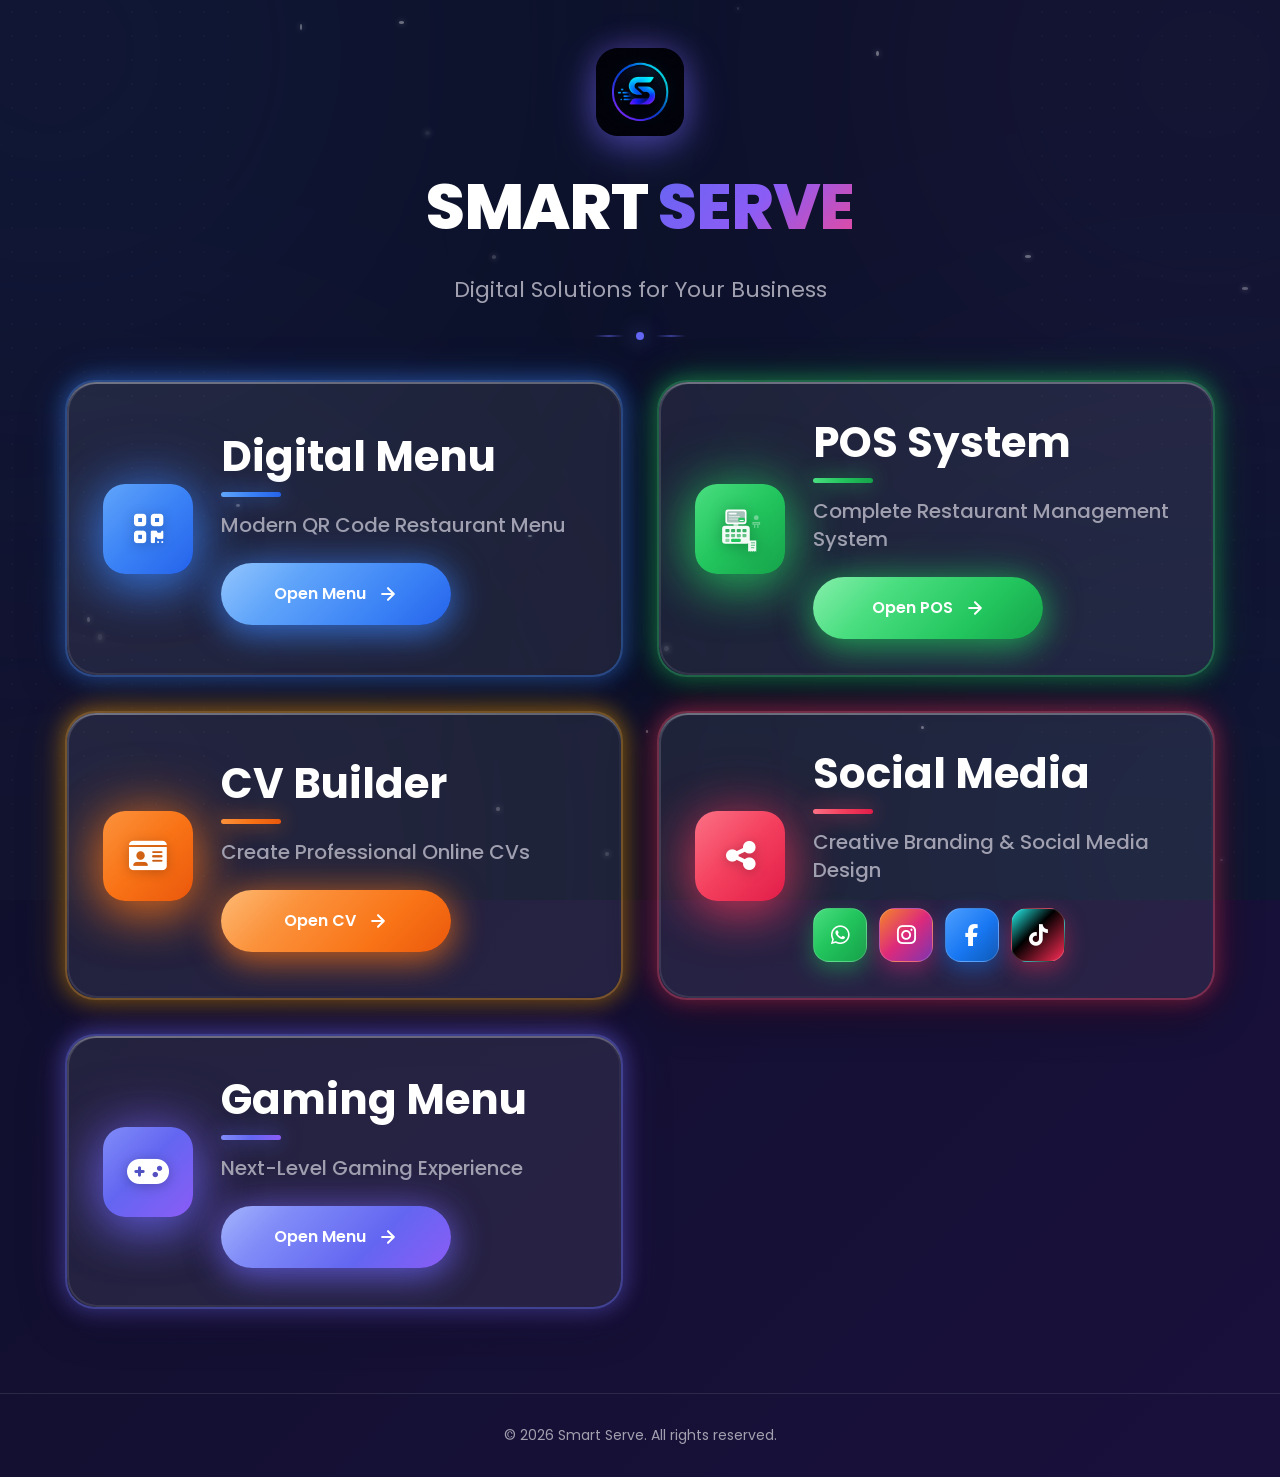
==== index.html @ 40145553 "Add Gaming Menu card linking to next-level-menu.vercel.app" ====
<!DOCTYPE html>
<html lang="en">
<head>
    <meta charset="utf-8">
    <meta name="viewport" content="width=device-width, initial-scale=1.0">
    <title>Smart Serve - Digital Solutions for Your Business</title>
    <meta name="description" content="Smart Serve provides premium digital solutions including QR restaurant menus, POS systems, CV builders, and creative design services.">
    <meta property="og:title" content="Smart Serve - Digital Solutions">
    <meta property="og:description" content="Premium digital solutions for your business. QR menus, POS systems, CV builders, and creative design services.">
    <meta property="og:type" content="website">
    <meta name="theme-color" content="#0B1026">
    <link rel="icon" type="image/png" href="images/icon-192.png">
    <link rel="apple-touch-icon" href="images/icon-192.png">
    <link rel="manifest" href="manifest.json">
    <link rel="preconnect" href="https://fonts.googleapis.com">
    <link rel="preconnect" href="https://fonts.gstatic.com" crossorigin>
    <link href="https://fonts.googleapis.com/css2?family=Poppins:wght@400;500;600;700;800;900&display=swap" rel="stylesheet">
    <link rel="stylesheet" href="https://cdnjs.cloudflare.com/ajax/libs/font-awesome/6.4.0/css/all.min.css">
    <link rel="stylesheet" href="style.css">
</head>
<body>
    <div class="background">
        <div class="glow glow-tl"></div>
        <div class="glow glow-tr"></div>
        <div class="glow glow-bl"></div>
        <div class="glow glow-br"></div>
        <div class="dots dots-left"></div>
        <div class="dots dots-right"></div>
        <div class="particles"></div>
    </div>

    <header>
        <div class="logo-container">
            <img class="logo" src="images/logo.png" alt="Smart Serve logo" width="88" height="88">
        </div>
        <h1 class="title">SMART <span class="gradient-text">SERVE</span></h1>
        <p class="subtitle">Digital Solutions for Your Business</p>
        <div class="divider">
            <div class="divider-line"></div>
            <div class="divider-dot"></div>
            <div class="divider-line"></div>
        </div>
    </header>

    <main>
        <div class="cards-container">
            <div class="card" data-card="1">
                <div class="card-icon blue-icon" aria-hidden="true">
                    <i class="fas fa-qrcode"></i>
                </div>
                <div class="card-content">
                    <h2 class="card-title">Digital Menu</h2>
                    <div class="card-accent blue-accent"></div>
                    <p class="card-description">Modern QR Code Restaurant Menu</p>
                    <a href="landing.html" class="card-button button-blue">
                        <span>Open Menu</span>
                        <svg class="arrow" viewBox="0 0 24 24" fill="none" stroke="currentColor" stroke-width="2.5" stroke-linecap="round" stroke-linejoin="round">
                            <path d="M5 12h14M12 5l7 7-7 7"/>
                        </svg>
                    </a>
                </div>
            </div>

            <div class="card" data-card="2">
                <div class="card-icon green-icon" aria-hidden="true">
                    <img class="card-icon-svg" src="assets/icon-pos.svg" alt="" width="52" height="52">
                </div>
                <div class="card-content">
                    <h2 class="card-title">POS System</h2>
                    <div class="card-accent green-accent"></div>
                    <p class="card-description">Complete Restaurant Management System</p>
                    <a href="pos.html" class="card-button button-green">
                        <span>Open POS</span>
                        <svg class="arrow" viewBox="0 0 24 24" fill="none" stroke="currentColor" stroke-width="2.5" stroke-linecap="round" stroke-linejoin="round">
                            <path d="M5 12h14M12 5l7 7-7 7"/>
                        </svg>
                    </a>
                </div>
            </div>

            <div class="card" data-card="3">
                <div class="card-icon orange-icon" aria-hidden="true">
                    <i class="fas fa-id-card"></i>
                </div>
                <div class="card-content">
                    <h2 class="card-title">CV Builder</h2>
                    <div class="card-accent orange-accent"></div>
                    <p class="card-description">Create Professional Online CVs</p>
                    <a href="cv.html" class="card-button button-orange">
                        <span>Open CV</span>
                        <svg class="arrow" viewBox="0 0 24 24" fill="none" stroke="currentColor" stroke-width="2.5" stroke-linecap="round" stroke-linejoin="round">
                            <path d="M5 12h14M12 5l7 7-7 7"/>
                        </svg>
                    </a>
                </div>
            </div>

            <div class="card" data-card="4">
                <div class="card-icon rose-icon" aria-hidden="true">
                    <i class="fas fa-share-nodes"></i>
                </div>
                <div class="card-content">
                    <h2 class="card-title">Social Media</h2>
                    <div class="card-accent rose-accent"></div>
                    <p class="card-description">Creative Branding & Social Media Design</p>
                    <div class="social-btns" role="group" aria-label="Social media links">
                        <a class="social-btn social-wa" href="https://wa.me/9647506454656" target="_blank" rel="noopener noreferrer" aria-label="WhatsApp" onclick="return openSocial(this.href)">
                            <i class="fab fa-whatsapp"></i>
                        </a>
                        <a class="social-btn social-ig" href="https://www.instagram.com/smartserve_tech/" target="_blank" rel="noopener noreferrer" aria-label="Instagram" onclick="return openSocial(this.href)">
                            <i class="fab fa-instagram"></i>
                        </a>
                        <a class="social-btn social-fb" href="https://www.facebook.com/share/1DPoy216cE/" target="_blank" rel="noopener noreferrer" aria-label="Facebook" onclick="return openSocial(this.href)">
                            <i class="fab fa-facebook-f"></i>
                        </a>
                        <a class="social-btn social-tt" href="https://www.tiktok.com/@smartserve1" target="_blank" rel="noopener noreferrer" aria-label="TikTok" onclick="return openSocial(this.href)">
                            <i class="fab fa-tiktok"></i>
                        </a>
                    </div>
                </div>
            </div>

            <div class="card" data-card="5">
                <div class="card-icon indigo-icon" aria-hidden="true">
                    <i class="fas fa-gamepad"></i>
                </div>
                <div class="card-content">
                    <h2 class="card-title">Gaming Menu</h2>
                    <div class="card-accent indigo-accent"></div>
                    <p class="card-description">Next-Level Gaming Experience</p>
                    <a href="https://next-level-menu.vercel.app/" target="_blank" rel="noopener noreferrer" class="card-button button-indigo">
                        <span>Open Menu</span>
                        <svg class="arrow" viewBox="0 0 24 24" fill="none" stroke="currentColor" stroke-width="2.5" stroke-linecap="round" stroke-linejoin="round">
                            <path d="M5 12h14M12 5l7 7-7 7"/>
                        </svg>
                    </a>
                </div>
            </div>
        </div>
    </main>

    <footer>
        <p>&copy; 2026 Smart Serve. All rights reserved.</p>
    </footer>

    <div class="modal-overlay" id="modalOverlay">
        <div class="modal-container">
            <button type="button" class="modal-close" id="modalClose" aria-label="Close">
                <svg viewBox="0 0 24 24" fill="none" stroke="currentColor" stroke-width="2">
                    <path d="M18 6L6 18M6 6l12 12"/>
                </svg>
            </button>
            <div class="modal-header">
                <h2 id="modalTitle">Preview</h2>
            </div>
            <div class="modal-content">
                <iframe id="modalIframe" title="Preview" src="" allowfullscreen></iframe>
            </div>
        </div>
    </div>

    <script src="script.js"></script>
</body>
</html>
---- style.css ----
/* CSS Reset and Variables */
*, *::before, *::after {
    margin: 0;
    padding: 0;
    box-sizing: border-box;
}

:root {
    --bg-navy: #0B1026;
    --bg-purple: #1a103c;
    --card-bg: rgba(255, 255, 255, 0.07);
    --card-border: rgba(255, 255, 255, 0.15);
    --text-white: #ffffff;
    --text-gray: #a0a0b0;
    --blue-glow: rgba(99, 102, 241, 0.4);
    --purple-glow: rgba(139, 92, 246, 0.4);
    --pink-glow: rgba(236, 72, 153, 0.3);
    --blue-gradient: linear-gradient(135deg, #3b82f6 0%, #1d4ed8 100%);
    --green-gradient: linear-gradient(135deg, #22c55e 0%, #15803d 100%);
    --orange-gradient: linear-gradient(135deg, #f97316 0%, #c2410c 100%);
    --pink-gradient: linear-gradient(135deg, #ec4899 0%, #be185d 100%);
}

/* Base Styles */
html {
    scroll-behavior: smooth;
}

body {
    font-family: 'Poppins', -apple-system, BlinkMacSystemFont, 'Segoe UI', Roboto, sans-serif;
    background: linear-gradient(135deg, var(--bg-navy) 0%, var(--bg-purple) 100%);
    color: var(--text-white);
    line-height: 1.6;
    min-height: 100vh;
    overflow-x: hidden;
}

/* Background */
.background {
    position: fixed;
    top: 0;
    left: 0;
    width: 100%;
    height: 100%;
    z-index: -1;
    overflow: hidden;
    background: #0B1026;
}

/* Grid Pattern */
.grid-pattern {
    position: absolute;
    inset: 0;
    background-image: 
        linear-gradient(rgba(255, 255, 255, 0.03) 1px, transparent 1px),
        linear-gradient(90deg, rgba(255, 255, 255, 0.03) 1px, transparent 1px);
    background-size: 50px 50px;
    opacity: 0.5;
    pointer-events: none;
}

/* Mesh Gradient */
.mesh-gradient {
    position: absolute;
    inset: 0;
    background: 
        radial-gradient(ellipse at 20% 30%, rgba(99, 102, 241, 0.15) 0%, transparent 50%),
        radial-gradient(ellipse at 80% 20%, rgba(139, 92, 246, 0.15) 0%, transparent 50%),
        radial-gradient(ellipse at 30% 70%, rgba(139, 92, 246, 0.1) 0%, transparent 50%),
        radial-gradient(ellipse at 70% 80%, rgba(99, 102, 241, 0.12) 0%, transparent 50%);
    animation: meshMove 25s ease-in-out infinite;
    pointer-events: none;
}

@keyframes meshMove {
    0%, 100% {
        transform: translate(0, 0) scale(1);
    }
    25% {
        transform: translate(30px, -20px) scale(1.02);
    }
    50% {
        transform: translate(-20px, 30px) scale(1.01);
    }
    75% {
        transform: translate(-30px, -10px) scale(1.03);
    }
}

.glow {
    position: absolute;
    border-radius: 50%;
    filter: blur(250px);
    opacity: 0.5;
    animation: floatGlow 20s ease-in-out infinite;
    pointer-events: none;
}

.glow-tl {
    width: 700px;
    height: 700px;
    background: radial-gradient(circle, rgba(59, 130, 246, 0.6) 0%, rgba(99, 102, 241, 0.3) 50%, transparent 70%);
    top: -300px;
    left: -300px;
    animation-delay: 0s;
}

.glow-tr {
    width: 650px;
    height: 650px;
    background: radial-gradient(circle, rgba(139, 92, 246, 0.6) 0%, rgba(168, 85, 247, 0.3) 50%, transparent 70%);
    top: -250px;
    right: -250px;
    animation-delay: 5s;
}

.glow-bl {
    width: 600px;
    height: 600px;
    background: radial-gradient(circle, rgba(139, 92, 246, 0.5) 0%, rgba(168, 85, 247, 0.25) 50%, transparent 70%);
    bottom: -250px;
    left: -250px;
    animation-delay: 10s;
}

.glow-br {
    width: 680px;
    height: 680px;
    background: radial-gradient(circle, rgba(59, 130, 246, 0.55) 0%, rgba(99, 102, 241, 0.28) 50%, transparent 70%);
    bottom: -280px;
    right: -280px;
    animation-delay: 15s;
}

@keyframes floatGlow {
    0%, 100% {
        transform: translate(0, 0) scale(1);
        opacity: 0.5;
    }
    25% {
        transform: translate(40px, -30px) scale(1.05);
        opacity: 0.6;
    }
    50% {
        transform: translate(60px, -50px) scale(1.1);
        opacity: 0.55;
    }
    75% {
        transform: translate(30px, -20px) scale(1.05);
        opacity: 0.6;
    }
}

.dots {
    position: absolute;
    width: 250px;
    height: 100%;
    background-image: radial-gradient(rgba(255, 255, 255, 0.04) 1.5px, transparent 1.5px);
    background-size: 24px 24px;
    opacity: 0.5;
    pointer-events: none;
}

.dots-left {
    left: 0;
    top: 0;
}

.dots-right {
    right: 0;
    top: 0;
}

.particles {
    position: absolute;
    width: 100%;
    height: 100%;
    pointer-events: none;
}

.particle {
    position: absolute;
    width: 3px;
    height: 3px;
    background: rgba(255, 255, 255, 0.4);
    border-radius: 50%;
    animation: floatParticle 15s ease-in-out infinite;
    box-shadow: 0 0 6px rgba(255, 255, 255, 0.3);
}

/* Header */
header {
    text-align: center;
    padding: 48px 20px 40px;
    animation: fadeInDown 1s ease-out;
    display: flex;
    flex-direction: column;
    align-items: center;
}

.logo-container {
    margin: 0 auto 20px;
    display: flex;
    justify-content: center;
    align-items: center;
    width: 100%;
    animation: fadeIn 1.5s ease-out;
}

.logo {
    width: 88px;
    height: 88px;
    border-radius: 22px;
    object-fit: cover;
    display: block;
    margin: 0 auto;
    animation: logoFloat 3s ease-in-out infinite;
    box-shadow: 0 12px 40px rgba(99, 102, 241, 0.45), 0 0 32px rgba(139, 92, 246, 0.35);
}

@keyframes logoFloat {
    0%, 100% {
        transform: translateY(0);
    }
    50% {
        transform: translateY(-8px);
    }
}

.title {
    font-size: 64px;
    font-weight: 800;
    margin-bottom: 14px;
    letter-spacing: -0.02em;
    animation: fadeInUp 1s ease-out 0.3s both;
}

.gradient-text {
    background: linear-gradient(135deg, #6366f1 0%, #8b5cf6 50%, #ec4899 100%);
    -webkit-background-clip: text;
    -webkit-text-fill-color: transparent;
    background-clip: text;
}

.subtitle {
    font-size: 22px;
    font-weight: 400;
    color: var(--text-gray);
    margin-bottom: 24px;
    animation: fadeInUp 1s ease-out 0.5s both;
}

.divider {
    display: flex;
    align-items: center;
    justify-content: center;
    gap: 12px;
    margin: 0 auto;
    animation: fadeIn 1s ease-out 0.7s both;
}

.divider-line {
    width: 30px;
    height: 2px;
    background: linear-gradient(90deg, transparent, rgba(99, 102, 241, 0.5), transparent);
}

.divider-dot {
    width: 8px;
    height: 8px;
    border-radius: 50%;
    background: #6366f1;
    box-shadow: 0 0 20px rgba(99, 102, 241, 0.8);
    animation: dotPulse 2s ease-in-out infinite;
}

@keyframes dotPulse {
    0%, 100% {
        box-shadow: 0 0 20px rgba(99, 102, 241, 0.8);
        transform: scale(1);
    }
    50% {
        box-shadow: 0 0 30px rgba(99, 102, 241, 1);
        transform: scale(1.2);
    }
}

/* Main Content */
main {
    display: flex;
    flex-direction: column;
    align-items: center;
    justify-content: center;
    padding: 0 20px 24px;
    width: 100%;
    box-sizing: border-box;
}

.cards-container {
    width: 100%;
    max-width: 1150px;
    display: grid;
    grid-template-columns: repeat(2, minmax(0, 1fr));
    gap: 34px;
    animation: fadeInUp 1s ease-out 0.7s both;
}

/* Card Styles */
.card {
    width: 100%;
    max-width: 100%;
    min-height: 275px;
    height: auto;
    background: rgba(255, 255, 255, 0.08);
    backdrop-filter: blur(28px);
    -webkit-backdrop-filter: blur(28px);
    border-radius: 30px;
    padding: 36px;
    box-shadow: 0 12px 48px rgba(0, 0, 0, 0.3), 
                0 0 60px rgba(99, 102, 241, 0.15),
                inset 0 2px 0 rgba(255, 255, 255, 0.25),
                inset 0 -2px 0 rgba(0, 0, 0, 0.05);
    transition: all 0.4s cubic-bezier(0.4, 0, 0.2, 1);
    position: relative;
    overflow: hidden;
    display: flex;
    align-items: center;
    gap: 28px;
    animation: cardFloat 6s ease-in-out infinite;
    box-sizing: border-box;
}

.card::after {
    content: '';
    position: absolute;
    inset: 0;
    border-radius: 30px;
    padding: 2px;
    background: linear-gradient(135deg, rgba(255, 255, 255, 0.15), transparent);
    -webkit-mask: linear-gradient(#fff 0 0) content-box, linear-gradient(#fff 0 0);
    mask: linear-gradient(#fff 0 0) content-box, linear-gradient(#fff 0 0);
    -webkit-mask-composite: xor;
    mask-composite: exclude;
    pointer-events: none;
}

.card[data-card="1"] {
    box-shadow: 0 12px 48px rgba(0, 0, 0, 0.3), 
                0 0 20px rgba(59, 130, 246, 0.5),
                0 0 40px rgba(59, 130, 246, 0.3),
                inset 0 2px 0 rgba(255, 255, 255, 0.25),
                inset 0 -2px 0 rgba(0, 0, 0, 0.05);
    border: 2px solid rgba(59, 130, 246, 0.4);
}

.card[data-card="1"]::before {
    background: linear-gradient(135deg, rgba(59, 130, 246, 0.12), rgba(59, 130, 246, 0.04));
}

.card[data-card="2"] {
    box-shadow: 0 12px 48px rgba(0, 0, 0, 0.3), 
                0 0 20px rgba(34, 197, 94, 0.5),
                0 0 40px rgba(34, 197, 94, 0.3),
                inset 0 2px 0 rgba(255, 255, 255, 0.25),
                inset 0 -2px 0 rgba(0, 0, 0, 0.05);
    border: 2px solid rgba(34, 197, 94, 0.4);
}

.card[data-card="2"]::before {
    background: linear-gradient(135deg, rgba(34, 197, 94, 0.12), rgba(34, 197, 94, 0.04));
}

.card[data-card="3"] {
    box-shadow: 0 12px 48px rgba(0, 0, 0, 0.3), 
                0 0 20px rgba(245, 158, 11, 0.5),
                0 0 40px rgba(245, 158, 11, 0.3),
                inset 0 2px 0 rgba(255, 255, 255, 0.25),
                inset 0 -2px 0 rgba(0, 0, 0, 0.05);
    border: 2px solid rgba(245, 158, 11, 0.4);
}

.card[data-card="3"]::before {
    background: linear-gradient(135deg, rgba(245, 158, 11, 0.12), rgba(245, 158, 11, 0.04));
}

.card[data-card="4"] {
    box-shadow: 0 12px 48px rgba(0, 0, 0, 0.3), 
                0 0 20px rgba(244, 63, 94, 0.45),
                0 0 40px rgba(225, 29, 72, 0.28),
                inset 0 2px 0 rgba(255, 255, 255, 0.25),
                inset 0 -2px 0 rgba(0, 0, 0, 0.05);
    border: 2px solid rgba(244, 63, 94, 0.4);
}

.card[data-card="4"]::before {
    background: linear-gradient(135deg, rgba(244, 63, 94, 0.12), rgba(225, 29, 72, 0.04));
}

.card::before {
    content: '';
    position: absolute;
    top: 0;
    left: 0;
    right: 0;
    bottom: 0;
    background: linear-gradient(135deg, rgba(99, 102, 241, 0.08), rgba(139, 92, 246, 0.08));
    opacity: 0;
    transition: opacity 0.4s ease;
    pointer-events: none;
}

.card:hover::before {
    opacity: 1;
}

.card:hover {
    transform: translateY(-8px) scale(1.02);
    box-shadow: 0 16px 56px rgba(0, 0, 0, 0.4), 
                0 0 70px rgba(99, 102, 241, 0.2),
                inset 0 2px 0 rgba(255, 255, 255, 0.3),
                inset 0 -2px 0 rgba(0, 0, 0, 0.05);
}

.card[data-card="1"]:hover {
    box-shadow: 0 16px 56px rgba(0, 0, 0, 0.4), 
                0 0 26px rgba(59, 130, 246, 0.65),
                0 0 52px rgba(59, 130, 246, 0.4),
                inset 0 2px 0 rgba(255, 255, 255, 0.3),
                inset 0 -2px 0 rgba(0, 0, 0, 0.05);
    border-color: rgba(59, 130, 246, 0.6);
}

.card[data-card="2"]:hover {
    box-shadow: 0 16px 56px rgba(0, 0, 0, 0.4), 
                0 0 26px rgba(34, 197, 94, 0.65),
                0 0 52px rgba(34, 197, 94, 0.4),
                inset 0 2px 0 rgba(255, 255, 255, 0.3),
                inset 0 -2px 0 rgba(0, 0, 0, 0.05);
    border-color: rgba(34, 197, 94, 0.6);
}

.card[data-card="3"]:hover {
    box-shadow: 0 16px 56px rgba(0, 0, 0, 0.4), 
                0 0 26px rgba(245, 158, 11, 0.65),
                0 0 52px rgba(245, 158, 11, 0.4),
                inset 0 2px 0 rgba(255, 255, 255, 0.3),
                inset 0 -2px 0 rgba(0, 0, 0, 0.05);
    border-color: rgba(245, 158, 11, 0.6);
}

.card[data-card="4"]:hover {
    box-shadow: 0 16px 56px rgba(0, 0, 0, 0.4), 
                0 0 26px rgba(244, 63, 94, 0.6),
                0 0 52px rgba(225, 29, 72, 0.35),
                inset 0 2px 0 rgba(255, 255, 255, 0.3),
                inset 0 -2px 0 rgba(0, 0, 0, 0.05);
    border-color: rgba(244, 63, 94, 0.6);
}

.card[data-card="5"] {
    box-shadow: 0 12px 48px rgba(0, 0, 0, 0.3),
                0 0 20px rgba(99, 102, 241, 0.5),
                0 0 40px rgba(139, 92, 246, 0.3),
                inset 0 2px 0 rgba(255, 255, 255, 0.25),
                inset 0 -2px 0 rgba(0, 0, 0, 0.05);
    border: 2px solid rgba(99, 102, 241, 0.45);
}

.card[data-card="5"]::before {
    background: linear-gradient(135deg, rgba(99, 102, 241, 0.14), rgba(139, 92, 246, 0.05));
}

.card[data-card="5"]:hover {
    box-shadow: 0 16px 56px rgba(0, 0, 0, 0.4),
                0 0 26px rgba(99, 102, 241, 0.65),
                0 0 52px rgba(139, 92, 246, 0.4),
                inset 0 2px 0 rgba(255, 255, 255, 0.3),
                inset 0 -2px 0 rgba(0, 0, 0, 0.05);
    border-color: rgba(99, 102, 241, 0.65);
}

.card-featured {
    grid-column: 1 / -1;
    max-width: 520px;
    width: 100%;
    margin: 0 auto;
}

@keyframes cardFloat {
    0%, 100% {
        transform: translateY(0);
    }
    50% {
        transform: translateY(-5px);
    }
}

.card:nth-child(1) { animation-delay: 0s; }
.card:nth-child(2) { animation-delay: 0.5s; }
.card:nth-child(3) { animation-delay: 1s; }
.card:nth-child(4) { animation-delay: 1.5s; }
.card:nth-child(5) { animation-delay: 2s; }

.card-content {
    flex: 1;
    min-width: 0;
    display: flex;
    flex-direction: column;
    justify-content: center;
    position: relative;
    z-index: 2;
}

.card-icon {
    width: 90px;
    height: 90px;
    border-radius: 22px;
    display: flex;
    align-items: center;
    justify-content: center;
    flex-shrink: 0;
    animation: iconPulse 2s ease-in-out infinite;
    position: relative;
    z-index: 2;
}

.blue-icon {
    background: linear-gradient(135deg, #60a5fa 0%, #3b82f6 50%, #2563eb 100%);
    box-shadow: 0 12px 48px rgba(59, 130, 246, 0.7), 0 0 60px rgba(59, 130, 246, 0.5);
}

.green-icon {
    background: linear-gradient(135deg, #4ade80 0%, #22c55e 50%, #16a34a 100%);
    box-shadow: 0 12px 48px rgba(34, 197, 94, 0.7), 0 0 60px rgba(34, 197, 94, 0.5);
}

.orange-icon {
    background: linear-gradient(135deg, #fb923c 0%, #f97316 50%, #ea580c 100%);
    box-shadow: 0 12px 48px rgba(249, 115, 22, 0.7), 0 0 60px rgba(249, 115, 22, 0.5);
}

.pink-icon,
.rose-icon {
    background: linear-gradient(135deg, #fb7185 0%, #f43f5e 50%, #e11d48 100%);
    box-shadow: 0 12px 48px rgba(244, 63, 94, 0.65), 0 0 60px rgba(225, 29, 72, 0.4);
}

.indigo-icon {
    background: linear-gradient(135deg, #818cf8 0%, #6366f1 45%, #8b5cf6 100%);
    box-shadow: 0 12px 48px rgba(99, 102, 241, 0.7), 0 0 60px rgba(139, 92, 246, 0.5);
}

.card-icon i {
    color: white;
    font-size: 2.1rem;
    filter: drop-shadow(0 2px 6px rgba(0, 0, 0, 0.25));
}

.card-icon-svg {
    width: 52px;
    height: 52px;
    display: block;
    filter: drop-shadow(0 2px 8px rgba(0, 0, 0, 0.28));
}

.card-title {
    font-size: 42px;
    font-weight: 700;
    margin-bottom: 10px;
    color: var(--text-white);
    line-height: 1.2;
}

.card-accent {
    width: 60px;
    height: 5px;
    border-radius: 3px;
    margin-bottom: 14px;
}

.blue-accent {
    background: linear-gradient(90deg, #60a5fa, #3b82f6, #2563eb);
    box-shadow: 0 0 20px rgba(59, 130, 246, 0.8);
}

.green-accent {
    background: linear-gradient(90deg, #4ade80, #22c55e, #16a34a);
    box-shadow: 0 0 20px rgba(34, 197, 94, 0.8);
}

.orange-accent {
    background: linear-gradient(90deg, #fb923c, #f97316, #ea580c);
    box-shadow: 0 0 20px rgba(249, 115, 22, 0.8);
}

.pink-accent,
.rose-accent {
    background: linear-gradient(90deg, #fb7185, #f43f5e, #e11d48);
    box-shadow: 0 0 20px rgba(244, 63, 94, 0.75);
}

.indigo-accent {
    background: linear-gradient(90deg, #818cf8, #6366f1, #8b5cf6);
    box-shadow: 0 0 20px rgba(99, 102, 241, 0.8);
}

.card-description {
    font-size: 20px;
    font-weight: 500;
    color: var(--text-gray);
    margin-bottom: 24px;
    line-height: 1.4;
}

/* Button Styles */
.card-button {
    display: inline-flex;
    align-items: center;
    justify-content: center;
    gap: 12px;
    width: 230px;
    height: 62px;
    border-radius: 999px;
    color: white;
    font-weight: 600;
    font-size: 16px;
    text-decoration: none;
    transition: all 0.3s cubic-bezier(0.4, 0, 0.2, 1);
    position: relative;
    overflow: hidden;
    border: none;
    cursor: pointer;
}

.button-blue {
    background: linear-gradient(135deg, #93c5fd 0%, #60a5fa 30%, #3b82f6 70%, #2563eb 100%);
    box-shadow: 0 8px 32px rgba(59, 130, 246, 0.6), 0 0 40px rgba(59, 130, 246, 0.4);
    animation: buttonPulseBlue 4s ease-in-out infinite;
}

.button-green {
    background: linear-gradient(135deg, #86efac 0%, #4ade80 30%, #22c55e 70%, #16a34a 100%);
    box-shadow: 0 8px 32px rgba(34, 197, 94, 0.6), 0 0 40px rgba(34, 197, 94, 0.4);
    animation: buttonPulseGreen 4s ease-in-out infinite;
}

.button-orange {
    background: linear-gradient(135deg, #fdba74 0%, #fb923c 30%, #f97316 70%, #ea580c 100%);
    box-shadow: 0 8px 32px rgba(249, 115, 22, 0.6), 0 0 40px rgba(249, 115, 22, 0.4);
    animation: buttonPulseOrange 4s ease-in-out infinite;
}

.button-pink {
    background: linear-gradient(135deg, #fda4af 0%, #fb7185 30%, #f43f5e 70%, #e11d48 100%);
    box-shadow: 0 8px 32px rgba(244, 63, 94, 0.55), 0 0 40px rgba(225, 29, 72, 0.35);
    animation: buttonPulsePink 4s ease-in-out infinite;
}

/* Social icons inside Social Media card */
.social-btns {
    display: flex;
    align-items: center;
    gap: 12px;
    flex-wrap: wrap;
    position: relative;
    z-index: 5;
}

.social-btn {
    width: 54px;
    height: 54px;
    border-radius: 16px;
    display: inline-flex;
    align-items: center;
    justify-content: center;
    color: #fff;
    font-size: 1.35rem;
    text-decoration: none;
    transition: transform 0.25s ease, box-shadow 0.25s ease;
    border: 1px solid rgba(255, 255, 255, 0.18);
    position: relative;
    z-index: 6;
    cursor: pointer;
    -webkit-tap-highlight-color: transparent;
    touch-action: manipulation;
}

.social-btn:hover,
.social-btn:focus-visible {
    transform: translateY(-3px) scale(1.06);
    outline: none;
}

.social-btn:active {
    transform: scale(0.96);
}

.social-wa {
    background: linear-gradient(135deg, #4ade80, #22c55e 45%, #16a34a);
    box-shadow: 0 8px 22px rgba(34, 197, 94, 0.45);
}

.social-ig {
    background: linear-gradient(135deg, #f58529, #dd2a7b 50%, #8134af);
    box-shadow: 0 8px 22px rgba(221, 42, 123, 0.45);
}

.social-fb {
    background: linear-gradient(135deg, #4d9fff, #1877f2 55%, #0d5bb8);
    box-shadow: 0 8px 22px rgba(24, 119, 242, 0.45);
}

.social-tt {
    background: linear-gradient(135deg, #25f4ee, #000 42%, #fe2c55);
    box-shadow: 0 8px 22px rgba(254, 44, 85, 0.4);
}

.button-indigo {
    background: linear-gradient(135deg, #a5b4fc 0%, #818cf8 25%, #6366f1 65%, #8b5cf6 100%);
    box-shadow: 0 8px 32px rgba(99, 102, 241, 0.6), 0 0 40px rgba(139, 92, 246, 0.4);
    animation: buttonPulseIndigo 4s ease-in-out infinite;
}

@keyframes buttonPulseBlue {
    0%, 100% {
        box-shadow: 0 8px 32px rgba(59, 130, 246, 0.6), 0 0 40px rgba(59, 130, 246, 0.4);
    }
    50% {
        box-shadow: 0 8px 32px rgba(59, 130, 246, 0.7), 0 0 45px rgba(59, 130, 246, 0.45);
    }
}

@keyframes buttonPulseGreen {
    0%, 100% {
        box-shadow: 0 8px 32px rgba(34, 197, 94, 0.6), 0 0 40px rgba(34, 197, 94, 0.4);
    }
    50% {
        box-shadow: 0 8px 32px rgba(34, 197, 94, 0.7), 0 0 45px rgba(34, 197, 94, 0.45);
    }
}

@keyframes buttonPulseOrange {
    0%, 100% {
        box-shadow: 0 8px 32px rgba(249, 115, 22, 0.6), 0 0 40px rgba(249, 115, 22, 0.4);
    }
    50% {
        box-shadow: 0 8px 32px rgba(249, 115, 22, 0.7), 0 0 45px rgba(249, 115, 22, 0.45);
    }
}

@keyframes buttonPulsePink {
    0%, 100% {
        box-shadow: 0 8px 32px rgba(244, 63, 94, 0.55), 0 0 40px rgba(225, 29, 72, 0.35);
    }
    50% {
        box-shadow: 0 8px 32px rgba(244, 63, 94, 0.7), 0 0 48px rgba(225, 29, 72, 0.45);
    }
}

@keyframes buttonPulseIndigo {
    0%, 100% {
        box-shadow: 0 8px 32px rgba(99, 102, 241, 0.6), 0 0 40px rgba(139, 92, 246, 0.4);
    }
    50% {
        box-shadow: 0 8px 32px rgba(99, 102, 241, 0.75), 0 0 48px rgba(139, 92, 246, 0.5);
    }
}

.card-button::before {
    content: '';
    position: absolute;
    top: 50%;
    left: 50%;
    width: 0;
    height: 0;
    border-radius: 50%;
    background: rgba(255, 255, 255, 0.3);
    transform: translate(-50%, -50%);
    transition: width 0.6s, height 0.6s;
}

.card-button:hover::before {
    width: 300px;
    height: 300px;
}

.card-button:hover {
    transform: translateY(-4px) scale(1.03);
}

.button-blue:hover {
    box-shadow: 0 12px 40px rgba(59, 130, 246, 0.8), 0 0 50px rgba(59, 130, 246, 0.6);
}

.button-green:hover {
    box-shadow: 0 12px 40px rgba(34, 197, 94, 0.8), 0 0 50px rgba(34, 197, 94, 0.6);
}

.button-orange:hover {
    box-shadow: 0 12px 40px rgba(249, 115, 22, 0.8), 0 0 50px rgba(249, 115, 22, 0.6);
}

.button-pink:hover {
    box-shadow: 0 12px 40px rgba(244, 63, 94, 0.8), 0 0 50px rgba(225, 29, 72, 0.55);
}

.button-indigo:hover {
    box-shadow: 0 12px 40px rgba(99, 102, 241, 0.85), 0 0 50px rgba(139, 92, 246, 0.65);
}

.arrow {
    width: 20px;
    height: 20px;
    transition: transform 0.3s ease;
}

.card-button:hover .arrow {
    transform: translateX(4px);
}

.green-icon {
    background: linear-gradient(135deg, #4ade80 0%, #22c55e 50%, #16a34a 100%);
    box-shadow: 0 12px 48px rgba(34, 197, 94, 0.7), 0 0 60px rgba(34, 197, 94, 0.5);
}

.orange-icon {
    background: linear-gradient(135deg, #fb923c 0%, #f97316 50%, #ea580c 100%);
    box-shadow: 0 12px 48px rgba(249, 115, 22, 0.7), 0 0 60px rgba(249, 115, 22, 0.5);
}

@keyframes fadeInDown {
    from {
        opacity: 0;
        transform: translateY(-30px);
    }
    to {
        opacity: 1;
        transform: translateY(0);
    }
}

@keyframes fadeInUp {
    from {
        opacity: 0;
        transform: translateY(30px);
    }
    to {
        opacity: 1;
        transform: translateY(0);
    }
}

@keyframes iconPulse {
    0%, 100% {
        transform: scale(1);
    }
    50% {
        transform: scale(1.08);
    }
}

/* Responsive Design */
@media (max-width: 1200px) {
    .cards-container {
        width: 100%;
        max-width: 980px;
        gap: 24px;
    }
}

@media (max-width: 900px) {
    .cards-container {
        grid-template-columns: 1fr;
        max-width: 520px;
        gap: 20px;
    }

    .card {
        min-height: auto;
        padding: 28px 22px;
        gap: 20px;
        border-radius: 24px;
    }

    .card-title {
        font-size: 28px;
    }

    .card-description {
        font-size: 15px;
        margin-bottom: 16px;
    }

    .card-button {
        width: 100%;
        max-width: 280px;
    }

    .social-btns {
        justify-content: flex-start;
    }
}

@media (max-width: 768px) {
    header {
        padding: 28px 16px 20px;
    }

    .logo {
        width: 72px;
        height: 72px;
        border-radius: 18px;
    }

    .title {
        font-size: 40px;
        margin-bottom: 10px;
    }

    .subtitle {
        font-size: 15px;
        margin-bottom: 16px;
        padding: 0 8px;
    }

    main {
        padding: 0 14px 20px;
    }

    .cards-container {
        grid-template-columns: 1fr;
        gap: 16px;
        width: 100%;
        max-width: 100%;
    }

    .card {
        width: 100%;
        height: auto;
        min-height: 0;
        flex-direction: row;
        text-align: start;
        align-items: center;
        gap: 16px;
        padding: 20px 18px;
        border-radius: 22px;
    }

    .card-icon {
        width: 64px;
        height: 64px;
        border-radius: 16px;
        flex-shrink: 0;
    }

    .card-icon i {
        font-size: 1.45rem;
    }

    .card-icon-svg {
        width: 40px;
        height: 40px;
    }

    .card-content {
        align-items: flex-start;
        gap: 6px;
    }

    .card-title {
        font-size: 20px;
        margin-bottom: 4px;
    }

    .card-accent {
        width: 40px;
        height: 3px;
        margin-bottom: 6px;
    }

    .card-description {
        font-size: 13px;
        margin-bottom: 10px;
        line-height: 1.35;
    }

    .card-button {
        width: auto;
        min-width: 140px;
        height: 44px;
        font-size: 13px;
        gap: 8px;
        padding: 0 16px;
    }

    .arrow {
        width: 16px;
        height: 16px;
    }

    .social-btns {
        gap: 10px;
    }

    .social-btn {
        width: 44px;
        height: 44px;
        border-radius: 12px;
        font-size: 1.15rem;
    }

    footer {
        padding: 18px 16px 28px;
        font-size: 12px;
    }
}

@media (max-width: 480px) {
    header {
        padding: 22px 14px 16px;
    }

    .logo {
        width: 64px;
        height: 64px;
        border-radius: 16px;
    }

    .title {
        font-size: 32px;
    }

    .subtitle {
        font-size: 13px;
    }

    .card {
        flex-direction: column;
        text-align: center;
        padding: 22px 16px;
        gap: 12px;
    }

    .card-content {
        align-items: center;
        width: 100%;
    }

    .card-icon {
        width: 60px;
        height: 60px;
    }

    .card-icon i {
        font-size: 1.35rem;
    }

    .card-title {
        font-size: 22px;
    }

    .card-description {
        font-size: 13px;
        text-align: center;
    }

    .card-button {
        width: 100%;
        max-width: 100%;
        height: 48px;
        font-size: 14px;
    }

    .social-btns {
        justify-content: center;
        width: 100%;
    }

    .social-btn {
        width: 48px;
        height: 48px;
    }
}

/* Performance Optimizations */
.card-button,
.card,
.logo {
    will-change: transform;
}

/* Accessibility */
@media (prefers-reduced-motion: reduce) {
    *,
    *::before,
    *::after {
        animation-duration: 0.01ms !important;
        animation-iteration-count: 1 !important;
        transition-duration: 0.01ms !important;
    }
}

/* Modal Styles */
.modal-overlay {
    position: fixed;
    inset: 0;
    background: rgba(0, 0, 0, 0.8);
    backdrop-filter: blur(8px);
    -webkit-backdrop-filter: blur(8px);
    z-index: 1000;
    display: flex;
    align-items: center;
    justify-content: center;
    opacity: 0;
    visibility: hidden;
    transition: all 0.3s ease;
}

.modal-overlay.active {
    opacity: 1;
    visibility: visible;
}

.modal-container {
    width: 90%;
    max-width: 1200px;
    height: 85vh;
    background: rgba(255, 255, 255, 0.05);
    backdrop-filter: blur(30px);
    -webkit-backdrop-filter: blur(30px);
    border-radius: 20px;
    border: 1px solid rgba(255, 255, 255, 0.1);
    box-shadow: 0 25px 50px rgba(0, 0, 0, 0.5);
    display: flex;
    flex-direction: column;
    transform: scale(0.9) translateY(20px);
    transition: all 0.3s ease;
}

.modal-overlay.active .modal-container {
    transform: scale(1) translateY(0);
}

.modal-close {
    position: absolute;
    top: 20px;
    right: 20px;
    width: 44px;
    height: 44px;
    border-radius: 50%;
    background: rgba(255, 255, 255, 0.1);
    border: 1px solid rgba(255, 255, 255, 0.2);
    color: white;
    cursor: pointer;
    display: flex;
    align-items: center;
    justify-content: center;
    transition: all 0.3s ease;
    z-index: 10;
}

.modal-close:hover {
    background: rgba(255, 255, 255, 0.2);
    transform: rotate(90deg);
}

.modal-close svg {
    width: 24px;
    height: 24px;
}

.modal-header {
    padding: 20px 24px;
    border-bottom: 1px solid rgba(255, 255, 255, 0.1);
}

.modal-header h2 {
    margin: 0;
    font-size: 24px;
    font-weight: 700;
    color: white;
}

.modal-content {
    flex: 1;
    overflow: hidden;
    padding: 0;
}

.modal-content iframe {
    width: 100%;
    height: 100%;
    border: none;
}

@media (max-width: 768px) {
    .modal-container {
        width: 95%;
        height: 90vh;
        border-radius: 16px;
    }

    .modal-header h2 {
        font-size: 20px;
    }

    .modal-close {
        width: 40px;
        height: 40px;
        top: 16px;
        right: 16px;
    }
}

/* Social Links Styles */
.social-links {
    display: flex;
    flex-direction: column;
    align-items: center;
    gap: 14px;
    margin: 36px auto 8px;
    width: 100%;
}

.social-label {
    font-size: 14px;
    font-weight: 600;
    letter-spacing: 0.08em;
    text-transform: uppercase;
    color: var(--text-gray);
}

.social-row {
    display: flex;
    gap: 16px;
    justify-content: center;
    align-items: center;
}

.social-link {
    width: 52px;
    height: 52px;
    border-radius: 50%;
    display: flex;
    align-items: center;
    justify-content: center;
    color: white;
    font-size: 22px;
    text-decoration: none;
    transition: all 0.3s ease;
    background: rgba(255, 255, 255, 0.08);
    border: 1px solid rgba(255, 255, 255, 0.15);
    box-shadow: 0 4px 12px rgba(0, 0, 0, 0.2);
}

.social-link:hover {
    transform: translateY(-4px) scale(1.08);
}

.social-link[aria-label="WhatsApp"] {
    background: linear-gradient(135deg, #25D366, #128C7E);
    border-color: transparent;
}

.social-link[aria-label="Instagram"] {
    background: linear-gradient(135deg, #f58529, #dd2a7b, #8134af);
    border-color: transparent;
}

.social-link[aria-label="Facebook"] {
    background: linear-gradient(135deg, #1877f2, #0d5bb8);
    border-color: transparent;
}

.facebook-link {
    background: linear-gradient(135deg, #1877f2 0%, #0d5bb8 100%);
    box-shadow: 0 4px 12px rgba(24, 119, 242, 0.4);
}

.facebook-link:hover {
    transform: translateY(-4px) scale(1.1);
    box-shadow: 0 8px 20px rgba(24, 119, 242, 0.6);
}

.tiktok-link {
    background: linear-gradient(135deg, #000000 0%, #25f4ee 50%, #fe2c55 100%);
    box-shadow: 0 4px 12px rgba(0, 0, 0, 0.4);
}

.tiktok-link:hover {
    transform: translateY(-4px) scale(1.1);
    box-shadow: 0 8px 20px rgba(0, 0, 0, 0.6);
}

.instagram-link {
    background: linear-gradient(135deg, #f09433 0%, #e6683c 25%, #dc2743 50%, #cc2366 75%, #bc1888 100%);
    box-shadow: 0 4px 12px rgba(225, 48, 108, 0.4);
}

.instagram-link:hover {
    transform: translateY(-4px) scale(1.1);
    box-shadow: 0 8px 20px rgba(225, 48, 108, 0.6);
}

@media (max-width: 768px) {
    .social-links {
        gap: 12px;
    }

    .social-link {
        width: 42px;
        height: 42px;
        font-size: 18px;
    }
}

/* Footer Styles */
footer {
    position: relative;
    z-index: 1;
    border-top: 1px solid rgba(255, 255, 255, 0.1);
    padding: 30px 0;
    text-align: center;
    color: rgba(255, 255, 255, 0.6);
    font-size: 14px;
    margin-top: 60px;
}
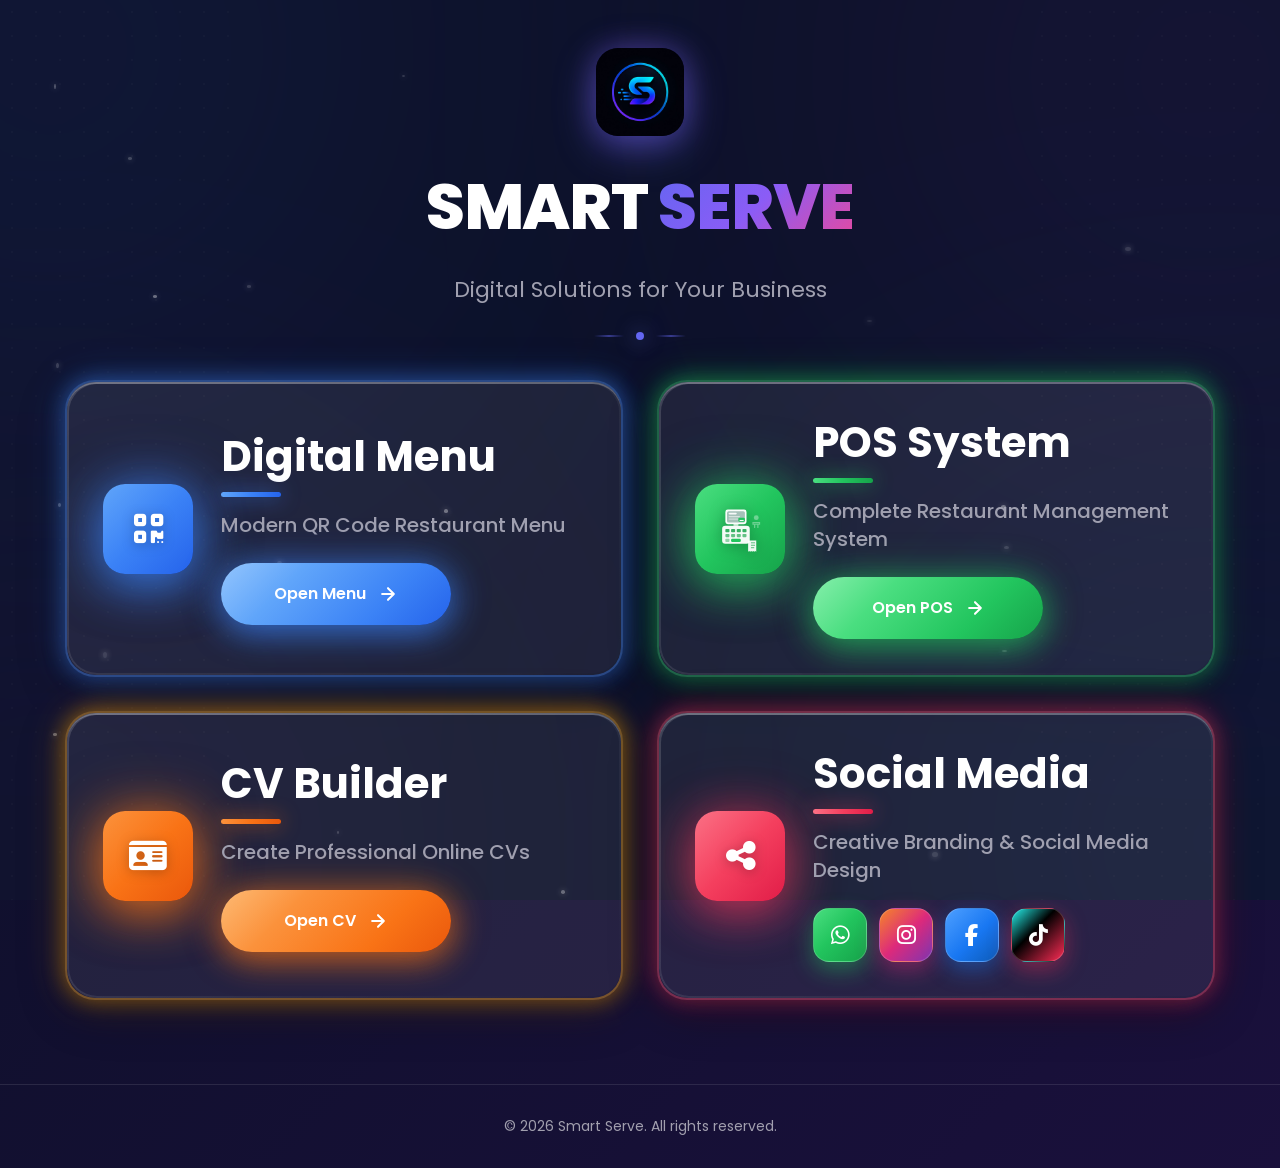
==== commit c3bae324: "Remove Gaming Menu card from hub page" ====
--- a/index.html
+++ b/index.html
@@ -119,23 +119,6 @@
                     </div>
                 </div>
             </div>
-
-            <div class="card" data-card="5">
-                <div class="card-icon indigo-icon" aria-hidden="true">
-                    <i class="fas fa-gamepad"></i>
-                </div>
-                <div class="card-content">
-                    <h2 class="card-title">Gaming Menu</h2>
-                    <div class="card-accent indigo-accent"></div>
-                    <p class="card-description">Next-Level Gaming Experience</p>
-                    <a href="https://next-level-menu.vercel.app/" target="_blank" rel="noopener noreferrer" class="card-button button-indigo">
-                        <span>Open Menu</span>
-                        <svg class="arrow" viewBox="0 0 24 24" fill="none" stroke="currentColor" stroke-width="2.5" stroke-linecap="round" stroke-linejoin="round">
-                            <path d="M5 12h14M12 5l7 7-7 7"/>
-                        </svg>
-                    </a>
-                </div>
-            </div>
         </div>
     </main>
 
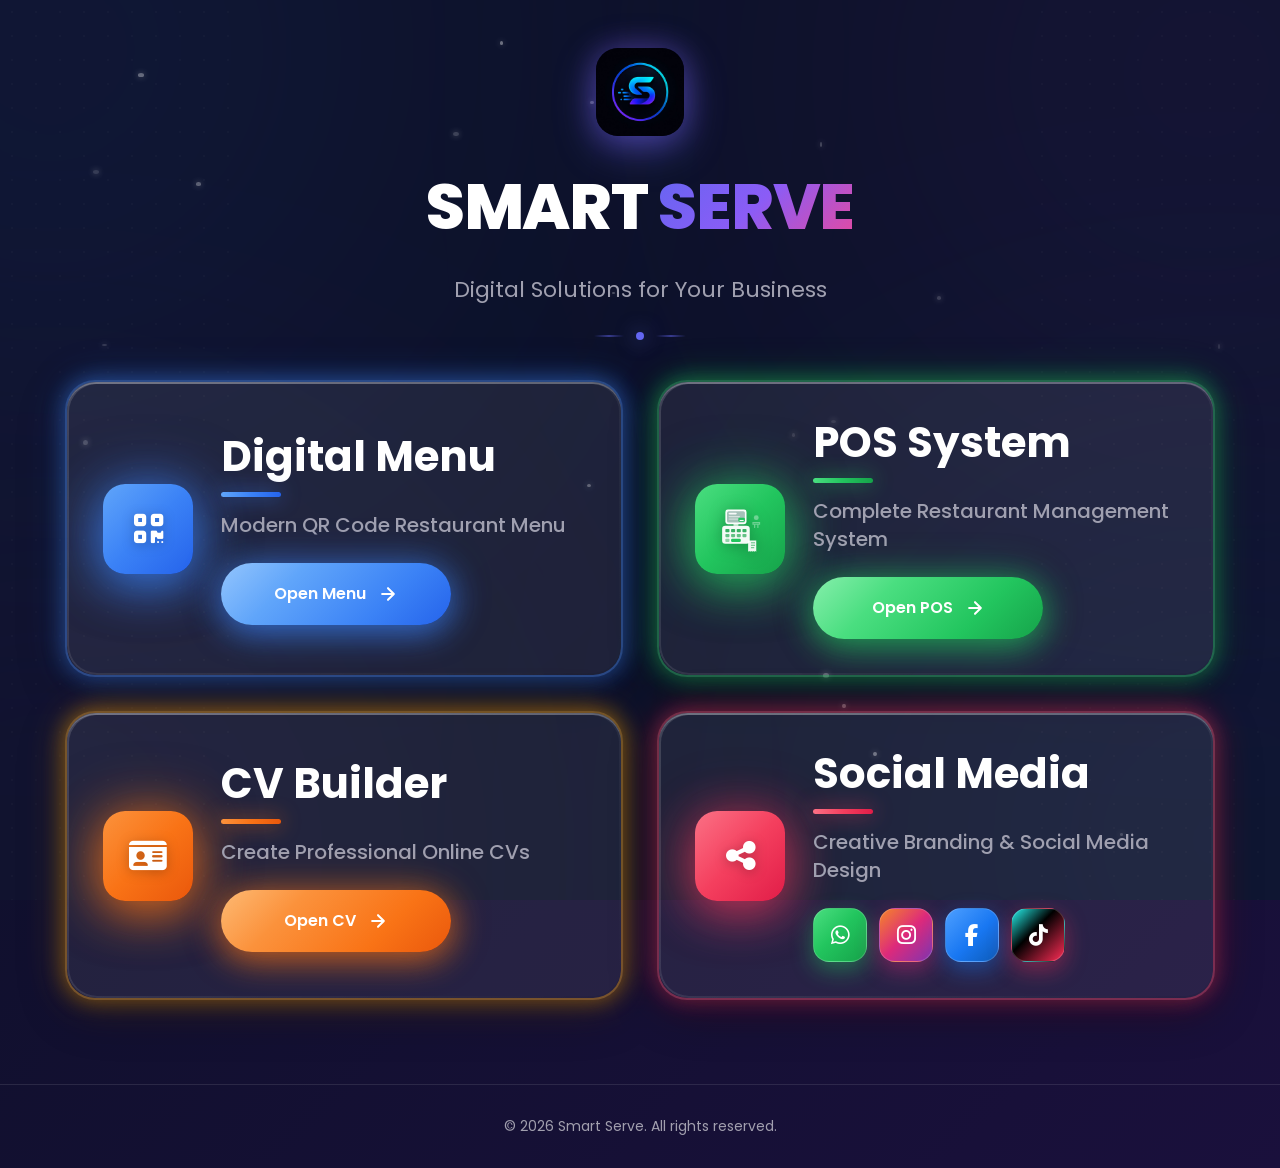
==== commit d52b85a0: "Update TikTok profile link to @sam_mzury" ====
--- a/index.html
+++ b/index.html
@@ -113,7 +113,7 @@
                         <a class="social-btn social-fb" href="https://www.facebook.com/share/1DPoy216cE/" target="_blank" rel="noopener noreferrer" aria-label="Facebook" onclick="return openSocial(this.href)">
                             <i class="fab fa-facebook-f"></i>
                         </a>
-                        <a class="social-btn social-tt" href="https://www.tiktok.com/@smartserve1" target="_blank" rel="noopener noreferrer" aria-label="TikTok" onclick="return openSocial(this.href)">
+                        <a class="social-btn social-tt" href="https://www.tiktok.com/@sam_mzury?_r=1&_t=ZS-98lmcVa4dmO" target="_blank" rel="noopener noreferrer" aria-label="TikTok" onclick="return openSocial(this.href)">
                             <i class="fab fa-tiktok"></i>
                         </a>
                     </div>
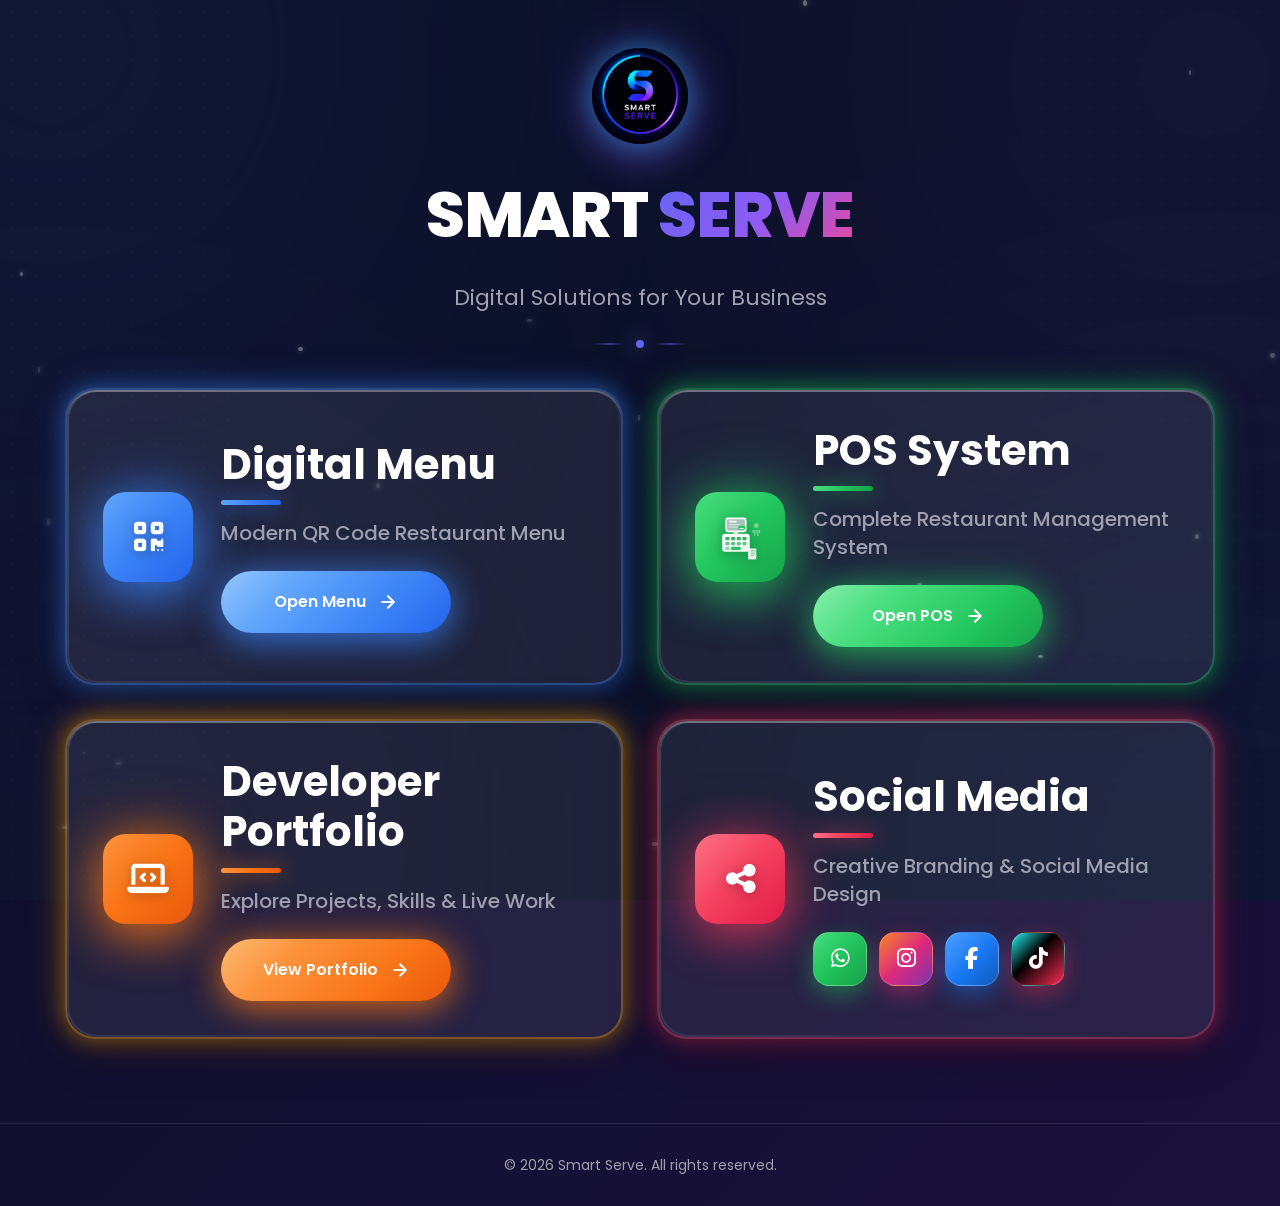
==== commit 822c1090: "Update brand logo and rename CV section to Developer Portfolio" ====
--- a/index.html
+++ b/index.html
@@ -4,9 +4,9 @@
     <meta charset="utf-8">
     <meta name="viewport" content="width=device-width, initial-scale=1.0">
     <title>Smart Serve - Digital Solutions for Your Business</title>
-    <meta name="description" content="Smart Serve provides premium digital solutions including QR restaurant menus, POS systems, CV builders, and creative design services.">
+    <meta name="description" content="Smart Serve provides premium digital solutions including QR restaurant menus, POS systems, developer portfolio, and creative design services.">
     <meta property="og:title" content="Smart Serve - Digital Solutions">
-    <meta property="og:description" content="Premium digital solutions for your business. QR menus, POS systems, CV builders, and creative design services.">
+    <meta property="og:description" content="Premium digital solutions for your business. QR menus, POS systems, developer portfolio, and creative design services.">
     <meta property="og:type" content="website">
     <meta name="theme-color" content="#0B1026">
     <link rel="icon" type="image/png" href="images/icon-192.png">
@@ -80,14 +80,14 @@
 
             <div class="card" data-card="3">
                 <div class="card-icon orange-icon" aria-hidden="true">
-                    <i class="fas fa-id-card"></i>
+                    <i class="fas fa-laptop-code"></i>
                 </div>
                 <div class="card-content">
-                    <h2 class="card-title">CV Builder</h2>
+                    <h2 class="card-title">Developer Portfolio</h2>
                     <div class="card-accent orange-accent"></div>
-                    <p class="card-description">Create Professional Online CVs</p>
+                    <p class="card-description">Explore Projects, Skills & Live Work</p>
                     <a href="cv.html" class="card-button button-orange">
-                        <span>Open CV</span>
+                        <span>View Portfolio</span>
                         <svg class="arrow" viewBox="0 0 24 24" fill="none" stroke="currentColor" stroke-width="2.5" stroke-linecap="round" stroke-linejoin="round">
                             <path d="M5 12h14M12 5l7 7-7 7"/>
                         </svg>
--- a/style.css
+++ b/style.css
@@ -208,14 +208,14 @@
 }
 
 .logo {
-    width: 88px;
-    height: 88px;
-    border-radius: 22px;
+    width: 96px;
+    height: 96px;
+    border-radius: 50%;
     object-fit: cover;
     display: block;
     margin: 0 auto;
     animation: logoFloat 3s ease-in-out infinite;
-    box-shadow: 0 12px 40px rgba(99, 102, 241, 0.45), 0 0 32px rgba(139, 92, 246, 0.35);
+    box-shadow: 0 0 25px rgba(6, 182, 212, 0.4), 0 0 50px rgba(99, 102, 241, 0.45), 0 12px 40px rgba(139, 92, 246, 0.35);
 }
 
 @keyframes logoFloat {
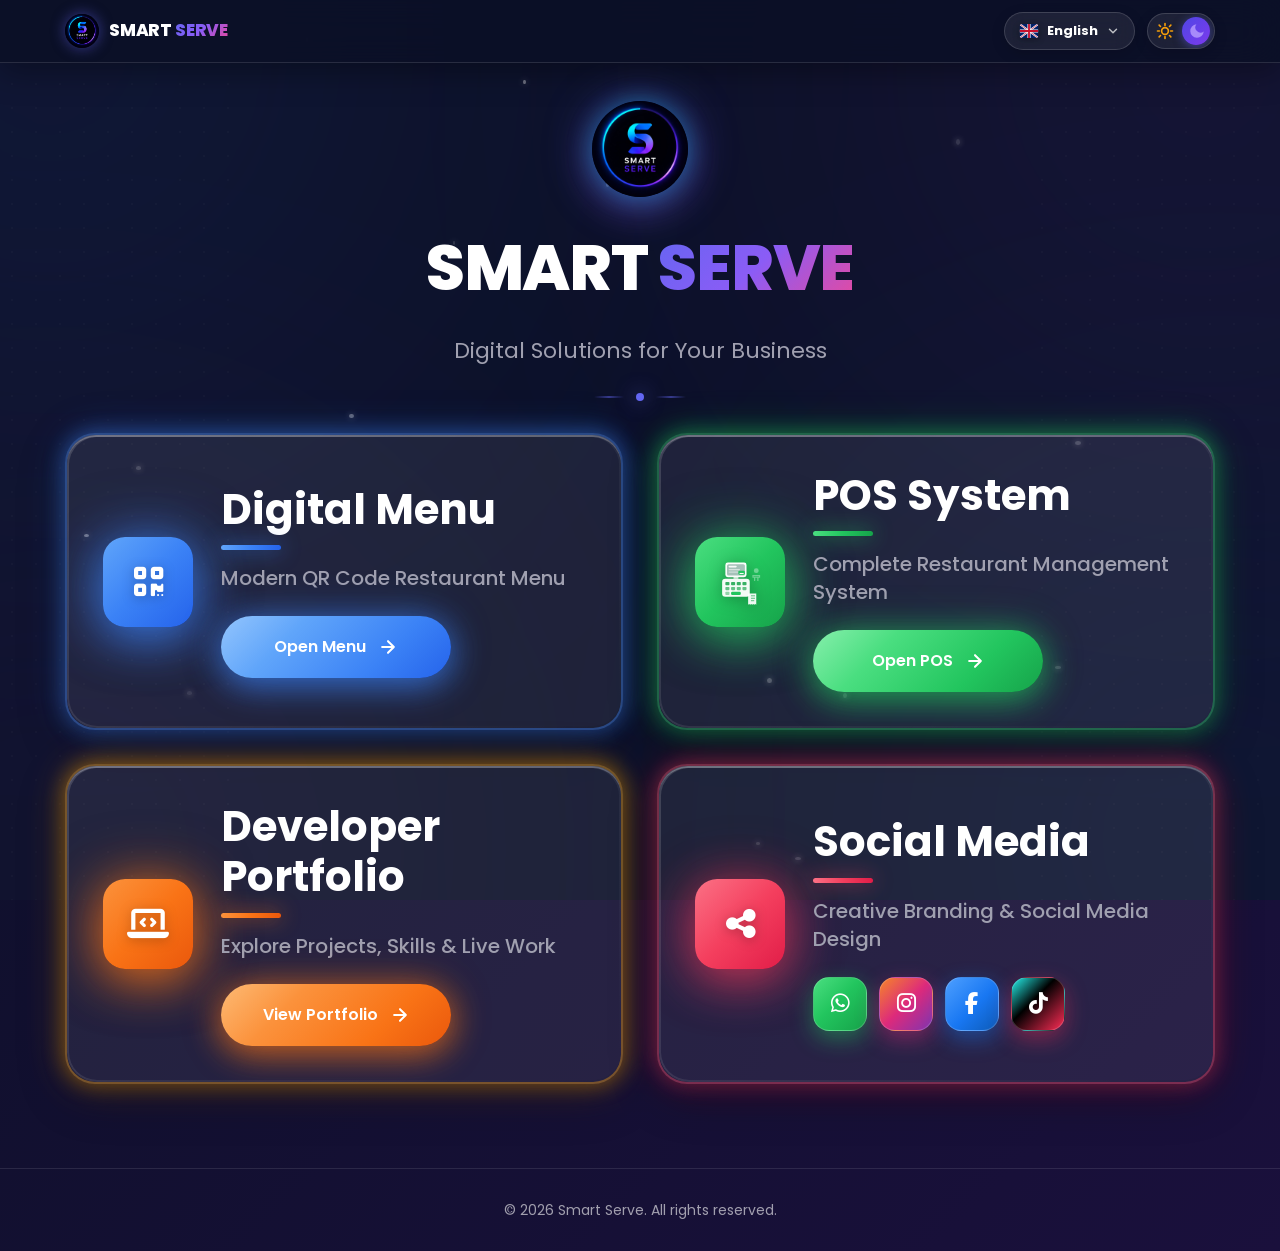
==== commit 3ffd724e: "Add multilingual support (Sorani, Badini, Kurmanji, Arabic, English) with SVG flags and luxury light" ====
--- a/index.html
+++ b/index.html
@@ -1,24 +1,247 @@
 <!DOCTYPE html>
-<html lang="en">
+<html lang="en" data-theme="dark" dir="ltr">
 <head>
     <meta charset="utf-8">
     <meta name="viewport" content="width=device-width, initial-scale=1.0">
-    <title>Smart Serve - Digital Solutions for Your Business</title>
-    <meta name="description" content="Smart Serve provides premium digital solutions including QR restaurant menus, POS systems, developer portfolio, and creative design services.">
+    <title id="pageTitle">Smart Serve - Digital Solutions for Your Business</title>
+    <meta name="description" id="pageMetaDesc" content="Smart Serve provides premium digital solutions including QR restaurant menus, POS systems, developer portfolio, and creative design services.">
     <meta property="og:title" content="Smart Serve - Digital Solutions">
     <meta property="og:description" content="Premium digital solutions for your business. QR menus, POS systems, developer portfolio, and creative design services.">
     <meta property="og:type" content="website">
-    <meta name="theme-color" content="#0B1026">
+    <meta name="theme-color" content="#0B1026" id="themeColorMeta">
     <link rel="icon" type="image/png" href="images/icon-192.png">
     <link rel="apple-touch-icon" href="images/icon-192.png">
     <link rel="manifest" href="manifest.json">
+    
+    <!-- Pre-load theme & language to prevent flash -->
+    <script>
+        (function() {
+            try {
+                var savedTheme = localStorage.getItem('smartserve_theme') || 'dark';
+                document.documentElement.setAttribute('data-theme', savedTheme);
+                var savedLang = localStorage.getItem('smartserve_lang') || 'en';
+                var isRTL = (savedLang === 'ckb' || savedLang === 'bad' || savedLang === 'ar');
+                document.documentElement.setAttribute('lang', (savedLang === 'ckb' || savedLang === 'bad') ? 'ku' : savedLang);
+                document.documentElement.setAttribute('dir', isRTL ? 'rtl' : 'ltr');
+            } catch(e) {}
+        })();
+    </script>
+
     <link rel="preconnect" href="https://fonts.googleapis.com">
     <link rel="preconnect" href="https://fonts.gstatic.com" crossorigin>
-    <link href="https://fonts.googleapis.com/css2?family=Poppins:wght@400;500;600;700;800;900&display=swap" rel="stylesheet">
+    <link href="https://fonts.googleapis.com/css2?family=Poppins:wght@400;500;600;700;800;900&family=Vazirmatn:wght@400;500;600;700;800;900&display=swap" rel="stylesheet">
     <link rel="stylesheet" href="https://cdnjs.cloudflare.com/ajax/libs/font-awesome/6.4.0/css/all.min.css">
     <link rel="stylesheet" href="style.css">
 </head>
 <body>
+    <!-- Top Luxury Floating Island Navigation Bar -->
+    <nav class="hub-nav" id="hubNav" aria-label="Main Navigation">
+        <div class="hub-nav-inner">
+            <a href="index.html" class="hub-nav-brand" aria-label="Smart Serve Home">
+                <img src="images/logo.png" alt="Smart Serve logo" class="hub-nav-logo" width="34" height="34">
+                <span class="hub-nav-title">SMART <span class="nav-gradient-text">SERVE</span></span>
+            </a>
+
+            <div class="hub-nav-actions">
+                <!-- Luxury Language Dropdown -->
+                <div class="lang-picker" id="langPicker">
+                    <button type="button" class="lang-picker-btn" id="langPickerBtn" aria-haspopup="true" aria-expanded="false" aria-label="Select Language">
+                        <span class="flag-icon-wrap" id="activeFlagIcon"></span>
+                        <span class="active-lang-text" id="activeLangText">English</span>
+                        <svg class="picker-chevron" viewBox="0 0 24 24" fill="none" stroke="currentColor" stroke-width="2.5" stroke-linecap="round" stroke-linejoin="round">
+                            <path d="M6 9l6 6 6-6"/>
+                        </svg>
+                    </button>
+
+                    <div class="lang-dropdown-panel" id="langDropdownPanel" role="menu" aria-label="Languages">
+                        <div class="dropdown-header">
+                            <span data-i18n="select_lang">Select Language</span>
+                        </div>
+
+                        <!-- 1. Kurdish Sorani -->
+                        <button type="button" class="lang-item" role="menuitem" data-lang="ckb" onclick="setLanguage('ckb')">
+                            <span class="lang-item-flag">
+                                <svg class="flag-svg" viewBox="0 0 640 480" width="22" height="16" aria-hidden="true">
+                                    <rect width="640" height="160" fill="#ED1B24"/>
+                                    <rect y="160" width="640" height="160" fill="#FFFFFF"/>
+                                    <rect y="320" width="640" height="160" fill="#278E43"/>
+                                    <g transform="translate(320, 240)">
+                                        <circle r="44" fill="#FFC80B"/>
+                                        <path d="M0,-74 L6,-44 L-6,-44 Z" fill="#FFC80B" transform="rotate(0)"/>
+                                        <path d="M0,-74 L6,-44 L-6,-44 Z" fill="#FFC80B" transform="rotate(17.14)"/>
+                                        <path d="M0,-74 L6,-44 L-6,-44 Z" fill="#FFC80B" transform="rotate(34.28)"/>
+                                        <path d="M0,-74 L6,-44 L-6,-44 Z" fill="#FFC80B" transform="rotate(51.42)"/>
+                                        <path d="M0,-74 L6,-44 L-6,-44 Z" fill="#FFC80B" transform="rotate(68.57)"/>
+                                        <path d="M0,-74 L6,-44 L-6,-44 Z" fill="#FFC80B" transform="rotate(85.71)"/>
+                                        <path d="M0,-74 L6,-44 L-6,-44 Z" fill="#FFC80B" transform="rotate(102.85)"/>
+                                        <path d="M0,-74 L6,-44 L-6,-44 Z" fill="#FFC80B" transform="rotate(120)"/>
+                                        <path d="M0,-74 L6,-44 L-6,-44 Z" fill="#FFC80B" transform="rotate(137.14)"/>
+                                        <path d="M0,-74 L6,-44 L-6,-44 Z" fill="#FFC80B" transform="rotate(154.28)"/>
+                                        <path d="M0,-74 L6,-44 L-6,-44 Z" fill="#FFC80B" transform="rotate(171.42)"/>
+                                        <path d="M0,-74 L6,-44 L-6,-44 Z" fill="#FFC80B" transform="rotate(188.57)"/>
+                                        <path d="M0,-74 L6,-44 L-6,-44 Z" fill="#FFC80B" transform="rotate(205.71)"/>
+                                        <path d="M0,-74 L6,-44 L-6,-44 Z" fill="#FFC80B" transform="rotate(222.85)"/>
+                                        <path d="M0,-74 L6,-44 L-6,-44 Z" fill="#FFC80B" transform="rotate(240)"/>
+                                        <path d="M0,-74 L6,-44 L-6,-44 Z" fill="#FFC80B" transform="rotate(257.14)"/>
+                                        <path d="M0,-74 L6,-44 L-6,-44 Z" fill="#FFC80B" transform="rotate(274.28)"/>
+                                        <path d="M0,-74 L6,-44 L-6,-44 Z" fill="#FFC80B" transform="rotate(291.42)"/>
+                                        <path d="M0,-74 L6,-44 L-6,-44 Z" fill="#FFC80B" transform="rotate(308.57)"/>
+                                        <path d="M0,-74 L6,-44 L-6,-44 Z" fill="#FFC80B" transform="rotate(325.71)"/>
+                                        <path d="M0,-74 L6,-44 L-6,-44 Z" fill="#FFC80B" transform="rotate(342.85)"/>
+                                    </g>
+                                </svg>
+                            </span>
+                            <div class="lang-item-names">
+                                <span class="lang-primary-name">کوردی (سۆرانی)</span>
+                                <span class="lang-native-name">Kurdî Soranî</span>
+                            </div>
+                            <span class="lang-check-icon"><i class="fas fa-check"></i></span>
+                        </button>
+
+                        <!-- 2. Kurdish Badini -->
+                        <button type="button" class="lang-item" role="menuitem" data-lang="bad" onclick="setLanguage('bad')">
+                            <span class="lang-item-flag">
+                                <svg class="flag-svg" viewBox="0 0 640 480" width="22" height="16" aria-hidden="true">
+                                    <rect width="640" height="160" fill="#ED1B24"/>
+                                    <rect y="160" width="640" height="160" fill="#FFFFFF"/>
+                                    <rect y="320" width="640" height="160" fill="#278E43"/>
+                                    <g transform="translate(320, 240)">
+                                        <circle r="44" fill="#FFC80B"/>
+                                        <path d="M0,-74 L6,-44 L-6,-44 Z" fill="#FFC80B" transform="rotate(0)"/>
+                                        <path d="M0,-74 L6,-44 L-6,-44 Z" fill="#FFC80B" transform="rotate(17.14)"/>
+                                        <path d="M0,-74 L6,-44 L-6,-44 Z" fill="#FFC80B" transform="rotate(34.28)"/>
+                                        <path d="M0,-74 L6,-44 L-6,-44 Z" fill="#FFC80B" transform="rotate(51.42)"/>
+                                        <path d="M0,-74 L6,-44 L-6,-44 Z" fill="#FFC80B" transform="rotate(68.57)"/>
+                                        <path d="M0,-74 L6,-44 L-6,-44 Z" fill="#FFC80B" transform="rotate(85.71)"/>
+                                        <path d="M0,-74 L6,-44 L-6,-44 Z" fill="#FFC80B" transform="rotate(102.85)"/>
+                                        <path d="M0,-74 L6,-44 L-6,-44 Z" fill="#FFC80B" transform="rotate(120)"/>
+                                        <path d="M0,-74 L6,-44 L-6,-44 Z" fill="#FFC80B" transform="rotate(137.14)"/>
+                                        <path d="M0,-74 L6,-44 L-6,-44 Z" fill="#FFC80B" transform="rotate(154.28)"/>
+                                        <path d="M0,-74 L6,-44 L-6,-44 Z" fill="#FFC80B" transform="rotate(171.42)"/>
+                                        <path d="M0,-74 L6,-44 L-6,-44 Z" fill="#FFC80B" transform="rotate(188.57)"/>
+                                        <path d="M0,-74 L6,-44 L-6,-44 Z" fill="#FFC80B" transform="rotate(205.71)"/>
+                                        <path d="M0,-74 L6,-44 L-6,-44 Z" fill="#FFC80B" transform="rotate(222.85)"/>
+                                        <path d="M0,-74 L6,-44 L-6,-44 Z" fill="#FFC80B" transform="rotate(240)"/>
+                                        <path d="M0,-74 L6,-44 L-6,-44 Z" fill="#FFC80B" transform="rotate(257.14)"/>
+                                        <path d="M0,-74 L6,-44 L-6,-44 Z" fill="#FFC80B" transform="rotate(274.28)"/>
+                                        <path d="M0,-74 L6,-44 L-6,-44 Z" fill="#FFC80B" transform="rotate(291.42)"/>
+                                        <path d="M0,-74 L6,-44 L-6,-44 Z" fill="#FFC80B" transform="rotate(308.57)"/>
+                                        <path d="M0,-74 L6,-44 L-6,-44 Z" fill="#FFC80B" transform="rotate(325.71)"/>
+                                        <path d="M0,-74 L6,-44 L-6,-44 Z" fill="#FFC80B" transform="rotate(342.85)"/>
+                                    </g>
+                                </svg>
+                            </span>
+                            <div class="lang-item-names">
+                                <span class="lang-primary-name">کوردی (بادینی)</span>
+                                <span class="lang-native-name">Kurdî Badînî</span>
+                            </div>
+                            <span class="lang-check-icon"><i class="fas fa-check"></i></span>
+                        </button>
+
+                        <!-- 3. Kurdish Kurmanji -->
+                        <button type="button" class="lang-item" role="menuitem" data-lang="kmr" onclick="setLanguage('kmr')">
+                            <span class="lang-item-flag">
+                                <svg class="flag-svg" viewBox="0 0 640 480" width="22" height="16" aria-hidden="true">
+                                    <rect width="640" height="160" fill="#ED1B24"/>
+                                    <rect y="160" width="640" height="160" fill="#FFFFFF"/>
+                                    <rect y="320" width="640" height="160" fill="#278E43"/>
+                                    <g transform="translate(320, 240)">
+                                        <circle r="44" fill="#FFC80B"/>
+                                        <path d="M0,-74 L6,-44 L-6,-44 Z" fill="#FFC80B" transform="rotate(0)"/>
+                                        <path d="M0,-74 L6,-44 L-6,-44 Z" fill="#FFC80B" transform="rotate(17.14)"/>
+                                        <path d="M0,-74 L6,-44 L-6,-44 Z" fill="#FFC80B" transform="rotate(34.28)"/>
+                                        <path d="M0,-74 L6,-44 L-6,-44 Z" fill="#FFC80B" transform="rotate(51.42)"/>
+                                        <path d="M0,-74 L6,-44 L-6,-44 Z" fill="#FFC80B" transform="rotate(68.57)"/>
+                                        <path d="M0,-74 L6,-44 L-6,-44 Z" fill="#FFC80B" transform="rotate(85.71)"/>
+                                        <path d="M0,-74 L6,-44 L-6,-44 Z" fill="#FFC80B" transform="rotate(102.85)"/>
+                                        <path d="M0,-74 L6,-44 L-6,-44 Z" fill="#FFC80B" transform="rotate(120)"/>
+                                        <path d="M0,-74 L6,-44 L-6,-44 Z" fill="#FFC80B" transform="rotate(137.14)"/>
+                                        <path d="M0,-74 L6,-44 L-6,-44 Z" fill="#FFC80B" transform="rotate(154.28)"/>
+                                        <path d="M0,-74 L6,-44 L-6,-44 Z" fill="#FFC80B" transform="rotate(171.42)"/>
+                                        <path d="M0,-74 L6,-44 L-6,-44 Z" fill="#FFC80B" transform="rotate(188.57)"/>
+                                        <path d="M0,-74 L6,-44 L-6,-44 Z" fill="#FFC80B" transform="rotate(205.71)"/>
+                                        <path d="M0,-74 L6,-44 L-6,-44 Z" fill="#FFC80B" transform="rotate(222.85)"/>
+                                        <path d="M0,-74 L6,-44 L-6,-44 Z" fill="#FFC80B" transform="rotate(240)"/>
+                                        <path d="M0,-74 L6,-44 L-6,-44 Z" fill="#FFC80B" transform="rotate(257.14)"/>
+                                        <path d="M0,-74 L6,-44 L-6,-44 Z" fill="#FFC80B" transform="rotate(274.28)"/>
+                                        <path d="M0,-74 L6,-44 L-6,-44 Z" fill="#FFC80B" transform="rotate(291.42)"/>
+                                        <path d="M0,-74 L6,-44 L-6,-44 Z" fill="#FFC80B" transform="rotate(308.57)"/>
+                                        <path d="M0,-74 L6,-44 L-6,-44 Z" fill="#FFC80B" transform="rotate(325.71)"/>
+                                        <path d="M0,-74 L6,-44 L-6,-44 Z" fill="#FFC80B" transform="rotate(342.85)"/>
+                                    </g>
+                                </svg>
+                            </span>
+                            <div class="lang-item-names">
+                                <span class="lang-primary-name">Kurdî (Kurmancî)</span>
+                                <span class="lang-native-name">کورمانجی</span>
+                            </div>
+                            <span class="lang-check-icon"><i class="fas fa-check"></i></span>
+                        </button>
+
+                        <!-- 4. Arabic -->
+                        <button type="button" class="lang-item" role="menuitem" data-lang="ar" onclick="setLanguage('ar')">
+                            <span class="lang-item-flag">
+                                <svg class="flag-svg" viewBox="0 0 640 480" width="22" height="16" aria-hidden="true">
+                                    <rect width="640" height="480" fill="#006C35"/>
+                                    <g fill="#FFFFFF">
+                                        <path d="M210 325 h220 v9 h-220 z"/>
+                                        <path d="M430 320 l18 9 l-18 9 z"/>
+                                        <path d="M210 315 v29 h-10 v-29 z"/>
+                                        <path d="M190 325 h30 v9 h-30 z"/>
+                                        <text x="320" y="275" font-family="'Vazirmatn', 'Arial', sans-serif" font-size="64" font-weight="900" text-anchor="middle" fill="#FFFFFF" letter-spacing="2">لا إله إلا الله</text>
+                                    </g>
+                                </svg>
+                            </span>
+                            <div class="lang-item-names">
+                                <span class="lang-primary-name">العربية</span>
+                                <span class="lang-native-name">Arabic (السعودية)</span>
+                            </div>
+                            <span class="lang-check-icon"><i class="fas fa-check"></i></span>
+                        </button>
+
+                        <!-- 5. English -->
+                        <button type="button" class="lang-item" role="menuitem" data-lang="en" onclick="setLanguage('en')">
+                            <span class="lang-item-flag">
+                                <svg class="flag-svg" viewBox="0 0 640 480" width="22" height="16" aria-hidden="true">
+                                    <clipPath id="uk-clip-hub"><rect width="640" height="480" rx="2"/></clipPath>
+                                    <g clip-path="url(#uk-clip-hub)">
+                                        <path fill="#012169" d="M0 0h640v480H0z"/>
+                                        <path fill="#FFF" d="M0 0l640 480m0-480L0 480" stroke="#FFF" stroke-width="64"/>
+                                        <path fill="#C8102E" d="M0 0l640 480m0-480L0 480" stroke="#C8102E" stroke-width="22"/>
+                                        <path fill="#FFF" d="M320 0v480M0 240h640" stroke="#FFF" stroke-width="106"/>
+                                        <path fill="#C8102E" d="M320 0v480M0 240h640" stroke="#C8102E" stroke-width="64"/>
+                                    </g>
+                                </svg>
+                            </span>
+                            <div class="lang-item-names">
+                                <span class="lang-primary-name">English</span>
+                                <span class="lang-native-name">International</span>
+                            </div>
+                            <span class="lang-check-icon"><i class="fas fa-check"></i></span>
+                        </button>
+                    </div>
+                </div>
+
+                <!-- Luxury Light / Dark Mode Toggle Pill -->
+                <button type="button" class="theme-toggle-btn" id="themeToggleBtn" aria-label="Toggle Light / Dark Mode" title="Toggle Theme" onclick="toggleTheme()">
+                    <span class="theme-sun-ico" aria-hidden="true">
+                        <svg viewBox="0 0 24 24" fill="none" stroke="currentColor" stroke-width="2.2" stroke-linecap="round" stroke-linejoin="round">
+                            <circle cx="12" cy="12" r="4.5"/>
+                            <path d="M12 2v2.5M12 19.5V22M4.22 4.22l1.77 1.77M18.01 18.01l1.77 1.77M2 12h2.5M19.5 12H22M4.22 19.78l1.77-1.77M18.01 5.99l1.77-1.77"/>
+                        </svg>
+                    </span>
+                    <span class="theme-moon-ico" aria-hidden="true">
+                        <svg viewBox="0 0 24 24" fill="currentColor">
+                            <path d="M21 12.79A9 9 0 1 1 11.21 3 7 7 0 0 0 21 12.79z"/>
+                        </svg>
+                    </span>
+                    <span class="theme-thumb"></span>
+                </button>
+            </div>
+        </div>
+    </nav>
+
+    <!-- Animated Ambient Glowing Background -->
     <div class="background">
         <div class="glow glow-tl"></div>
         <div class="glow glow-tr"></div>
@@ -29,12 +252,13 @@
         <div class="particles"></div>
     </div>
 
-    <header>
+    <!-- Main Header Section -->
+    <header class="hub-header">
         <div class="logo-container">
-            <img class="logo" src="images/logo.png" alt="Smart Serve logo" width="88" height="88">
+            <img class="logo" src="images/logo.png" alt="Smart Serve logo" width="96" height="96">
         </div>
         <h1 class="title">SMART <span class="gradient-text">SERVE</span></h1>
-        <p class="subtitle">Digital Solutions for Your Business</p>
+        <p class="subtitle" data-i18n="brand_sub">Digital Solutions for Your Business</p>
         <div class="divider">
             <div class="divider-line"></div>
             <div class="divider-dot"></div>
@@ -42,18 +266,20 @@
         </div>
     </header>
 
+    <!-- Interactive Solution Cards -->
     <main>
         <div class="cards-container">
+            <!-- 1. Digital Menu Card -->
             <div class="card" data-card="1">
                 <div class="card-icon blue-icon" aria-hidden="true">
                     <i class="fas fa-qrcode"></i>
                 </div>
                 <div class="card-content">
-                    <h2 class="card-title">Digital Menu</h2>
+                    <h2 class="card-title" data-i18n="menu_title">Digital Menu</h2>
                     <div class="card-accent blue-accent"></div>
-                    <p class="card-description">Modern QR Code Restaurant Menu</p>
+                    <p class="card-description" data-i18n="menu_desc">Modern QR Code Restaurant Menu</p>
                     <a href="landing.html" class="card-button button-blue">
-                        <span>Open Menu</span>
+                        <span data-i18n="menu_btn">Open Menu</span>
                         <svg class="arrow" viewBox="0 0 24 24" fill="none" stroke="currentColor" stroke-width="2.5" stroke-linecap="round" stroke-linejoin="round">
                             <path d="M5 12h14M12 5l7 7-7 7"/>
                         </svg>
@@ -61,16 +287,17 @@
                 </div>
             </div>
 
+            <!-- 2. POS System Card -->
             <div class="card" data-card="2">
                 <div class="card-icon green-icon" aria-hidden="true">
                     <img class="card-icon-svg" src="assets/icon-pos.svg" alt="" width="52" height="52">
                 </div>
                 <div class="card-content">
-                    <h2 class="card-title">POS System</h2>
+                    <h2 class="card-title" data-i18n="pos_title">POS System</h2>
                     <div class="card-accent green-accent"></div>
-                    <p class="card-description">Complete Restaurant Management System</p>
+                    <p class="card-description" data-i18n="pos_desc">Complete Restaurant Management System</p>
                     <a href="pos.html" class="card-button button-green">
-                        <span>Open POS</span>
+                        <span data-i18n="pos_btn">Open POS</span>
                         <svg class="arrow" viewBox="0 0 24 24" fill="none" stroke="currentColor" stroke-width="2.5" stroke-linecap="round" stroke-linejoin="round">
                             <path d="M5 12h14M12 5l7 7-7 7"/>
                         </svg>
@@ -78,16 +305,17 @@
                 </div>
             </div>
 
+            <!-- 3. Developer Portfolio Card -->
             <div class="card" data-card="3">
                 <div class="card-icon orange-icon" aria-hidden="true">
                     <i class="fas fa-laptop-code"></i>
                 </div>
                 <div class="card-content">
-                    <h2 class="card-title">Developer Portfolio</h2>
+                    <h2 class="card-title" data-i18n="cv_title">Developer Portfolio</h2>
                     <div class="card-accent orange-accent"></div>
-                    <p class="card-description">Explore Projects, Skills & Live Work</p>
+                    <p class="card-description" data-i18n="cv_desc">Explore Projects, Skills & Live Work</p>
                     <a href="cv.html" class="card-button button-orange">
-                        <span>View Portfolio</span>
+                        <span data-i18n="cv_btn">View Portfolio</span>
                         <svg class="arrow" viewBox="0 0 24 24" fill="none" stroke="currentColor" stroke-width="2.5" stroke-linecap="round" stroke-linejoin="round">
                             <path d="M5 12h14M12 5l7 7-7 7"/>
                         </svg>
@@ -95,14 +323,15 @@
                 </div>
             </div>
 
+            <!-- 4. Social Media Card -->
             <div class="card" data-card="4">
                 <div class="card-icon rose-icon" aria-hidden="true">
                     <i class="fas fa-share-nodes"></i>
                 </div>
                 <div class="card-content">
-                    <h2 class="card-title">Social Media</h2>
+                    <h2 class="card-title" data-i18n="social_title">Social Media</h2>
                     <div class="card-accent rose-accent"></div>
-                    <p class="card-description">Creative Branding & Social Media Design</p>
+                    <p class="card-description" data-i18n="social_desc">Creative Branding & Social Media Design</p>
                     <div class="social-btns" role="group" aria-label="Social media links">
                         <a class="social-btn social-wa" href="https://wa.me/9647506454656" target="_blank" rel="noopener noreferrer" aria-label="WhatsApp" onclick="return openSocial(this.href)">
                             <i class="fab fa-whatsapp"></i>
@@ -122,10 +351,12 @@
         </div>
     </main>
 
+    <!-- Footer -->
     <footer>
-        <p>&copy; 2026 Smart Serve. All rights reserved.</p>
+        <p data-i18n="footer_text">&copy; 2026 Smart Serve. All rights reserved.</p>
     </footer>
 
+    <!-- Interactive Modal Container -->
     <div class="modal-overlay" id="modalOverlay">
         <div class="modal-container">
             <button type="button" class="modal-close" id="modalClose" aria-label="Close">
@@ -142,6 +373,7 @@
         </div>
     </div>
 
+    <!-- Core Scripts -->
     <script src="script.js"></script>
 </body>
 </html>
--- a/style.css
+++ b/style.css
@@ -8,10 +8,17 @@
 :root {
     --bg-navy: #0B1026;
     --bg-purple: #1a103c;
-    --card-bg: rgba(255, 255, 255, 0.07);
+    --card-bg: rgba(255, 255, 255, 0.08);
     --card-border: rgba(255, 255, 255, 0.15);
+    --card-shadow: 0 12px 48px rgba(0, 0, 0, 0.35);
     --text-white: #ffffff;
     --text-gray: #a0a0b0;
+    --nav-bg: rgba(11, 16, 38, 0.85);
+    --nav-border: rgba(255, 255, 255, 0.12);
+    --nav-glow: 0 8px 32px rgba(0, 0, 0, 0.35);
+    --dropdown-bg: rgba(15, 22, 48, 0.96);
+    --dropdown-border: rgba(255, 255, 255, 0.16);
+    --dropdown-item-hover: rgba(99, 102, 241, 0.14);
     --blue-glow: rgba(99, 102, 241, 0.4);
     --purple-glow: rgba(139, 92, 246, 0.4);
     --pink-glow: rgba(236, 72, 153, 0.3);
@@ -19,6 +26,27 @@
     --green-gradient: linear-gradient(135deg, #22c55e 0%, #15803d 100%);
     --orange-gradient: linear-gradient(135deg, #f97316 0%, #c2410c 100%);
     --pink-gradient: linear-gradient(135deg, #ec4899 0%, #be185d 100%);
+    --font-en: 'Poppins', -apple-system, BlinkMacSystemFont, 'Segoe UI', Roboto, sans-serif;
+    --font-ku: 'Vazirmatn', 'Poppins', sans-serif;
+}
+
+[data-theme="light"] {
+    --bg-navy: #EEF2FF;
+    --bg-purple: #F8FAFC;
+    --card-bg: rgba(255, 255, 255, 0.85);
+    --card-border: rgba(99, 102, 241, 0.2);
+    --card-shadow: 0 16px 40px rgba(99, 102, 241, 0.12);
+    --text-white: #0F172A;
+    --text-gray: #475569;
+    --nav-bg: rgba(255, 255, 255, 0.88);
+    --nav-border: rgba(99, 102, 241, 0.18);
+    --nav-glow: 0 8px 30px rgba(99, 102, 241, 0.12);
+    --dropdown-bg: rgba(255, 255, 255, 0.98);
+    --dropdown-border: rgba(99, 102, 241, 0.22);
+    --dropdown-item-hover: rgba(99, 102, 241, 0.08);
+    --blue-glow: rgba(99, 102, 241, 0.25);
+    --purple-glow: rgba(139, 92, 246, 0.25);
+    --pink-glow: rgba(236, 72, 153, 0.2);
 }
 
 /* Base Styles */
@@ -27,12 +55,355 @@
 }
 
 body {
-    font-family: 'Poppins', -apple-system, BlinkMacSystemFont, 'Segoe UI', Roboto, sans-serif;
+    font-family: var(--font-en);
     background: linear-gradient(135deg, var(--bg-navy) 0%, var(--bg-purple) 100%);
     color: var(--text-white);
     line-height: 1.6;
     min-height: 100vh;
     overflow-x: hidden;
+    transition: background 0.4s ease, color 0.3s ease;
+}
+
+[dir="rtl"] body {
+    font-family: var(--font-ku);
+}
+
+/* Luxury Floating Navigation Island Bar */
+.hub-nav {
+    position: sticky;
+    top: 0;
+    left: 0;
+    right: 0;
+    z-index: 100;
+    width: 100%;
+    padding: 12px 24px;
+    background: var(--nav-bg);
+    backdrop-filter: blur(20px);
+    -webkit-backdrop-filter: blur(20px);
+    border-bottom: 1px solid var(--nav-border);
+    box-shadow: var(--nav-glow);
+    transition: all 0.3s ease;
+}
+
+.hub-nav-inner {
+    max-width: 1150px;
+    margin: 0 auto;
+    display: flex;
+    align-items: center;
+    justify-content: space-between;
+    gap: 16px;
+}
+
+.hub-nav-brand {
+    display: flex;
+    align-items: center;
+    gap: 10px;
+    text-decoration: none;
+    color: var(--text-white);
+    transition: transform 0.25s ease;
+}
+
+.hub-nav-brand:hover {
+    transform: translateY(-1px) scale(1.02);
+}
+
+.hub-nav-logo {
+    width: 34px;
+    height: 34px;
+    border-radius: 50%;
+    object-fit: cover;
+    box-shadow: 0 0 14px rgba(99, 102, 241, 0.5);
+}
+
+.hub-nav-title {
+    font-size: 17px;
+    font-weight: 800;
+    letter-spacing: -0.01em;
+}
+
+.nav-gradient-text {
+    background: linear-gradient(135deg, #6366f1 0%, #8b5cf6 50%, #ec4899 100%);
+    -webkit-background-clip: text;
+    -webkit-text-fill-color: transparent;
+    background-clip: text;
+}
+
+.hub-nav-actions {
+    display: flex;
+    align-items: center;
+    gap: 12px;
+}
+
+/* Luxury Language Picker */
+.lang-picker {
+    position: relative;
+}
+
+.lang-picker-btn {
+    display: inline-flex;
+    align-items: center;
+    gap: 8px;
+    padding: 8px 14px;
+    background: var(--card-bg);
+    border: 1px solid var(--card-border);
+    border-radius: 999px;
+    color: var(--text-white);
+    font-family: inherit;
+    font-size: 13px;
+    font-weight: 600;
+    cursor: pointer;
+    backdrop-filter: blur(12px);
+    -webkit-backdrop-filter: blur(12px);
+    transition: all 0.25s cubic-bezier(0.4, 0, 0.2, 1);
+    box-shadow: 0 4px 14px rgba(0, 0, 0, 0.15);
+}
+
+.lang-picker-btn:hover,
+.lang-picker.active .lang-picker-btn {
+    background: rgba(99, 102, 241, 0.18);
+    border-color: rgba(99, 102, 241, 0.5);
+    box-shadow: 0 0 20px rgba(99, 102, 241, 0.35);
+    transform: translateY(-1px);
+}
+
+.flag-icon-wrap {
+    display: inline-flex;
+    align-items: center;
+    justify-content: center;
+    border-radius: 3px;
+    overflow: hidden;
+    box-shadow: 0 2px 6px rgba(0, 0, 0, 0.25);
+}
+
+.flag-svg {
+    display: block;
+    width: 20px;
+    height: 14px;
+    border-radius: 3px;
+}
+
+.active-lang-text {
+    font-size: 13px;
+    font-weight: 700;
+    white-space: nowrap;
+}
+
+.picker-chevron {
+    width: 14px;
+    height: 14px;
+    opacity: 0.7;
+    transition: transform 0.3s ease;
+}
+
+.lang-picker.active .picker-chevron {
+    transform: rotate(180deg);
+}
+
+/* Luxury Dropdown Menu Panel */
+.lang-dropdown-panel {
+    position: absolute;
+    top: calc(100% + 10px);
+    right: 0;
+    width: 250px;
+    background: var(--dropdown-bg);
+    border: 1px solid var(--dropdown-border);
+    border-radius: 20px;
+    padding: 8px;
+    box-shadow: 0 20px 50px rgba(0, 0, 0, 0.4), 0 0 30px rgba(99, 102, 241, 0.2);
+    backdrop-filter: blur(24px);
+    -webkit-backdrop-filter: blur(24px);
+    opacity: 0;
+    visibility: hidden;
+    transform: translateY(-8px) scale(0.96);
+    transition: opacity 0.25s cubic-bezier(0.16, 1, 0.3, 1), 
+                transform 0.25s cubic-bezier(0.16, 1, 0.3, 1), 
+                visibility 0.25s;
+    z-index: 150;
+}
+
+[dir="rtl"] .lang-dropdown-panel {
+    right: auto;
+    left: 0;
+}
+
+.lang-picker.active .lang-dropdown-panel {
+    opacity: 1;
+    visibility: visible;
+    transform: translateY(0) scale(1);
+}
+
+.dropdown-header {
+    padding: 8px 12px 6px;
+    font-size: 11px;
+    font-weight: 700;
+    text-transform: uppercase;
+    letter-spacing: 0.08em;
+    color: var(--text-gray);
+    border-bottom: 1px solid var(--card-border);
+    margin-bottom: 6px;
+}
+
+.lang-item {
+    width: 100%;
+    display: flex;
+    align-items: center;
+    gap: 12px;
+    padding: 10px 12px;
+    background: transparent;
+    border: 1px solid transparent;
+    border-radius: 12px;
+    color: var(--text-white);
+    font-family: inherit;
+    text-align: left;
+    cursor: pointer;
+    transition: all 0.2s ease;
+}
+
+[dir="rtl"] .lang-item {
+    text-align: right;
+}
+
+.lang-item:hover {
+    background: var(--dropdown-item-hover);
+    border-color: rgba(99, 102, 241, 0.3);
+    transform: translateX(4px);
+}
+
+[dir="rtl"] .lang-item:hover {
+    transform: translateX(-4px);
+}
+
+.lang-item.selected {
+    background: rgba(99, 102, 241, 0.2);
+    border-color: rgba(99, 102, 241, 0.5);
+}
+
+.lang-item-flag {
+    display: inline-flex;
+    align-items: center;
+    justify-content: center;
+    border-radius: 3px;
+    overflow: hidden;
+    flex-shrink: 0;
+    box-shadow: 0 2px 6px rgba(0, 0, 0, 0.3);
+}
+
+.lang-item-names {
+    flex: 1;
+    display: flex;
+    flex-direction: column;
+}
+
+.lang-primary-name {
+    font-size: 13px;
+    font-weight: 700;
+    color: var(--text-white);
+}
+
+.lang-native-name {
+    font-size: 11px;
+    color: var(--text-gray);
+    font-weight: 500;
+}
+
+.lang-check-icon {
+    font-size: 12px;
+    color: #6366f1;
+    opacity: 0;
+    transition: opacity 0.2s ease;
+}
+
+.lang-item.selected .lang-check-icon {
+    opacity: 1;
+}
+
+/* Luxury Light / Dark Mode Toggle Button */
+.theme-toggle-btn {
+    position: relative;
+    width: 68px;
+    height: 36px;
+    background: var(--card-bg);
+    border: 1px solid var(--card-border);
+    border-radius: 999px;
+    cursor: pointer;
+    display: flex;
+    align-items: center;
+    justify-content: space-between;
+    padding: 0 8px;
+    box-shadow: 0 4px 14px rgba(0, 0, 0, 0.15);
+    backdrop-filter: blur(12px);
+    -webkit-backdrop-filter: blur(12px);
+    transition: all 0.3s cubic-bezier(0.4, 0, 0.2, 1);
+    overflow: hidden;
+}
+
+.theme-toggle-btn:hover {
+    border-color: rgba(99, 102, 241, 0.5);
+    box-shadow: 0 0 22px rgba(99, 102, 241, 0.35);
+    transform: scale(1.05);
+}
+
+.theme-sun-ico,
+.theme-moon-ico {
+    display: flex;
+    align-items: center;
+    justify-content: center;
+    width: 18px;
+    height: 18px;
+    z-index: 1;
+    transition: all 0.3s ease;
+}
+
+.theme-sun-ico {
+    color: #f59e0b;
+}
+
+.theme-moon-ico {
+    color: #a78bfa;
+}
+
+.theme-thumb {
+    position: absolute;
+    top: 3px;
+    left: 4px;
+    width: 28px;
+    height: 28px;
+    border-radius: 50%;
+    background: linear-gradient(135deg, #6366f1, #8b5cf6);
+    box-shadow: 0 2px 10px rgba(99, 102, 241, 0.5);
+    transition: transform 0.35s cubic-bezier(0.34, 1.56, 0.64, 1), background 0.3s ease;
+    z-index: 0;
+}
+
+/* When in Dark mode, thumb sits over moon (right side in LTR) */
+[data-theme="dark"] .theme-thumb {
+    transform: translateX(30px);
+    background: linear-gradient(135deg, #4f46e5, #7c3aed);
+}
+
+[data-theme="light"] .theme-thumb {
+    transform: translateX(0);
+    background: linear-gradient(135deg, #f59e0b, #d97706);
+    box-shadow: 0 2px 10px rgba(245, 158, 11, 0.5);
+}
+
+/* Header Adjustments */
+.hub-header {
+    text-align: center;
+    padding: 38px 20px 32px;
+    animation: fadeInDown 1s ease-out;
+    display: flex;
+    flex-direction: column;
+    align-items: center;
+}
+
+/* RTL Arrow Support */
+[dir="rtl"] .card-button .arrow {
+    transform: scaleX(-1);
+}
+
+[dir="rtl"] .card-button:hover .arrow {
+    transform: scaleX(-1) translateX(4px);
 }
 
 /* Background */
@@ -44,7 +415,35 @@
     height: 100%;
     z-index: -1;
     overflow: hidden;
-    background: #0B1026;
+    background: var(--bg-navy);
+    transition: background 0.4s ease;
+}
+
+[data-theme="light"] .background {
+    background: #EEF2FF;
+}
+
+[data-theme="light"] .card {
+    background: var(--card-bg);
+    border-color: var(--card-border);
+    box-shadow: 0 12px 36px rgba(99, 102, 241, 0.12), inset 0 1px 0 rgba(255, 255, 255, 0.8);
+}
+
+[data-theme="light"] .card-title {
+    color: #0F172A;
+}
+
+[data-theme="light"] .card-description {
+    color: #475569;
+}
+
+[data-theme="light"] footer {
+    border-top-color: rgba(99, 102, 241, 0.15);
+    color: #475569;
+}
+
+[data-theme="light"] .glow {
+    opacity: 0.25;
 }
 
 /* Grid Pattern */
@@ -1325,3 +1724,40 @@
     font-size: 14px;
     margin-top: 60px;
 }
+
+@media (max-width: 600px) {
+    .hub-nav {
+        padding: 10px 14px;
+    }
+    .hub-nav-title {
+        font-size: 15px;
+    }
+    .hub-nav-logo {
+        width: 28px;
+        height: 28px;
+    }
+    .lang-picker-btn {
+        padding: 6px 10px;
+        font-size: 12px;
+        gap: 6px;
+    }
+    .theme-toggle-btn {
+        width: 58px;
+        height: 32px;
+    }
+    .theme-thumb {
+        width: 24px;
+        height: 24px;
+        top: 3px;
+        left: 4px;
+    }
+    [data-theme="dark"] .theme-thumb {
+        transform: translateX(24px);
+    }
+    [data-theme="light"] .theme-thumb {
+        transform: translateX(0);
+    }
+    .lang-dropdown-panel {
+        width: min(260px, calc(100vw - 28px));
+    }
+}
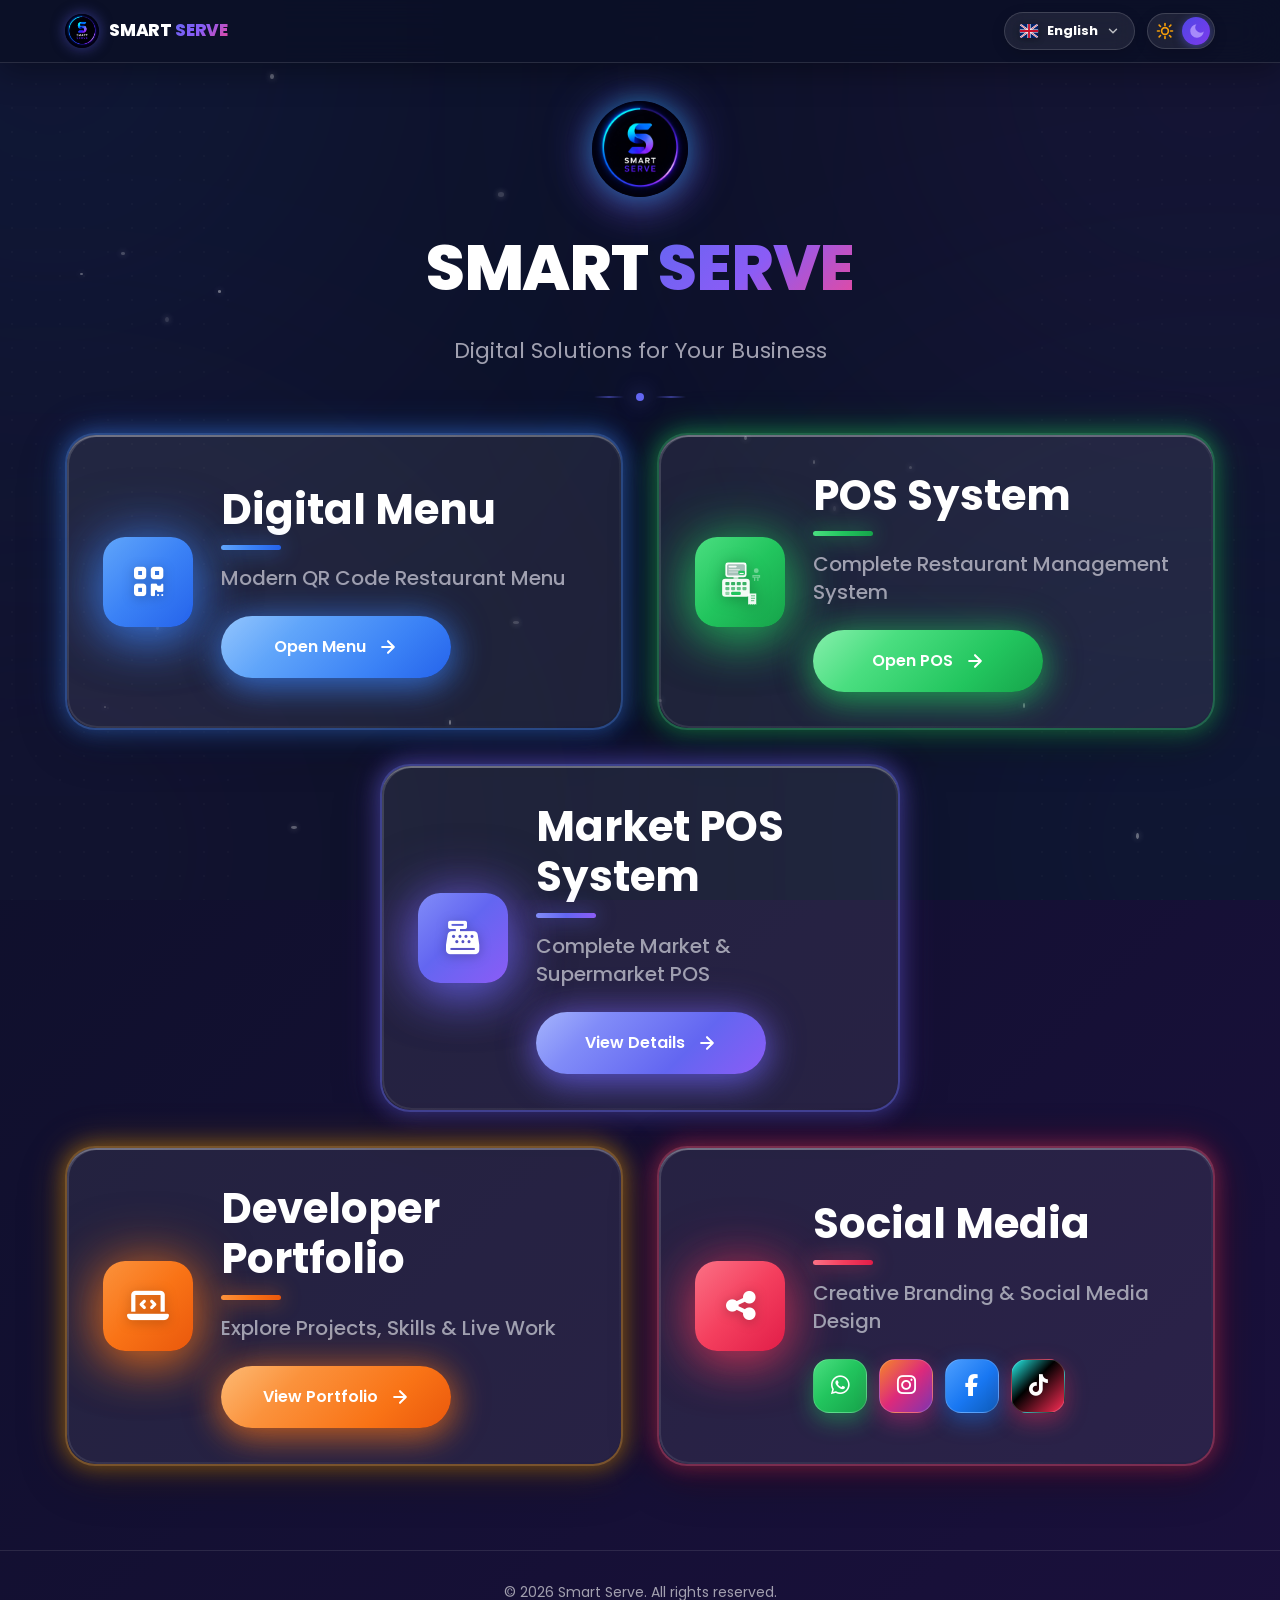
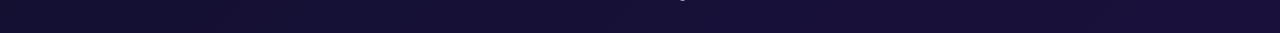
==== commit fcf295e1: "Add Market POS showcase page with trilingual support (EN/KU/AR)" ====
--- a/index.html
+++ b/index.html
@@ -305,6 +305,24 @@
                 </div>
             </div>
 
+            <!-- 5. Market POS Card -->
+            <div class="card card-featured" data-card="5">
+                <div class="card-icon indigo-icon" aria-hidden="true">
+                    <i class="fas fa-cash-register"></i>
+                </div>
+                <div class="card-content">
+                    <h2 class="card-title" data-i18n="market_title">Market POS System</h2>
+                    <div class="card-accent indigo-accent"></div>
+                    <p class="card-description" data-i18n="market_desc">Complete Market &amp; Supermarket POS</p>
+                    <a href="market-pos.html" class="card-button button-indigo">
+                        <span data-i18n="market_btn">View Details</span>
+                        <svg class="arrow" viewBox="0 0 24 24" fill="none" stroke="currentColor" stroke-width="2.5" stroke-linecap="round" stroke-linejoin="round">
+                            <path d="M5 12h14M12 5l7 7-7 7"/>
+                        </svg>
+                    </a>
+                </div>
+            </div>
+
             <!-- 3. Developer Portfolio Card -->
             <div class="card" data-card="3">
                 <div class="card-icon orange-icon" aria-hidden="true">
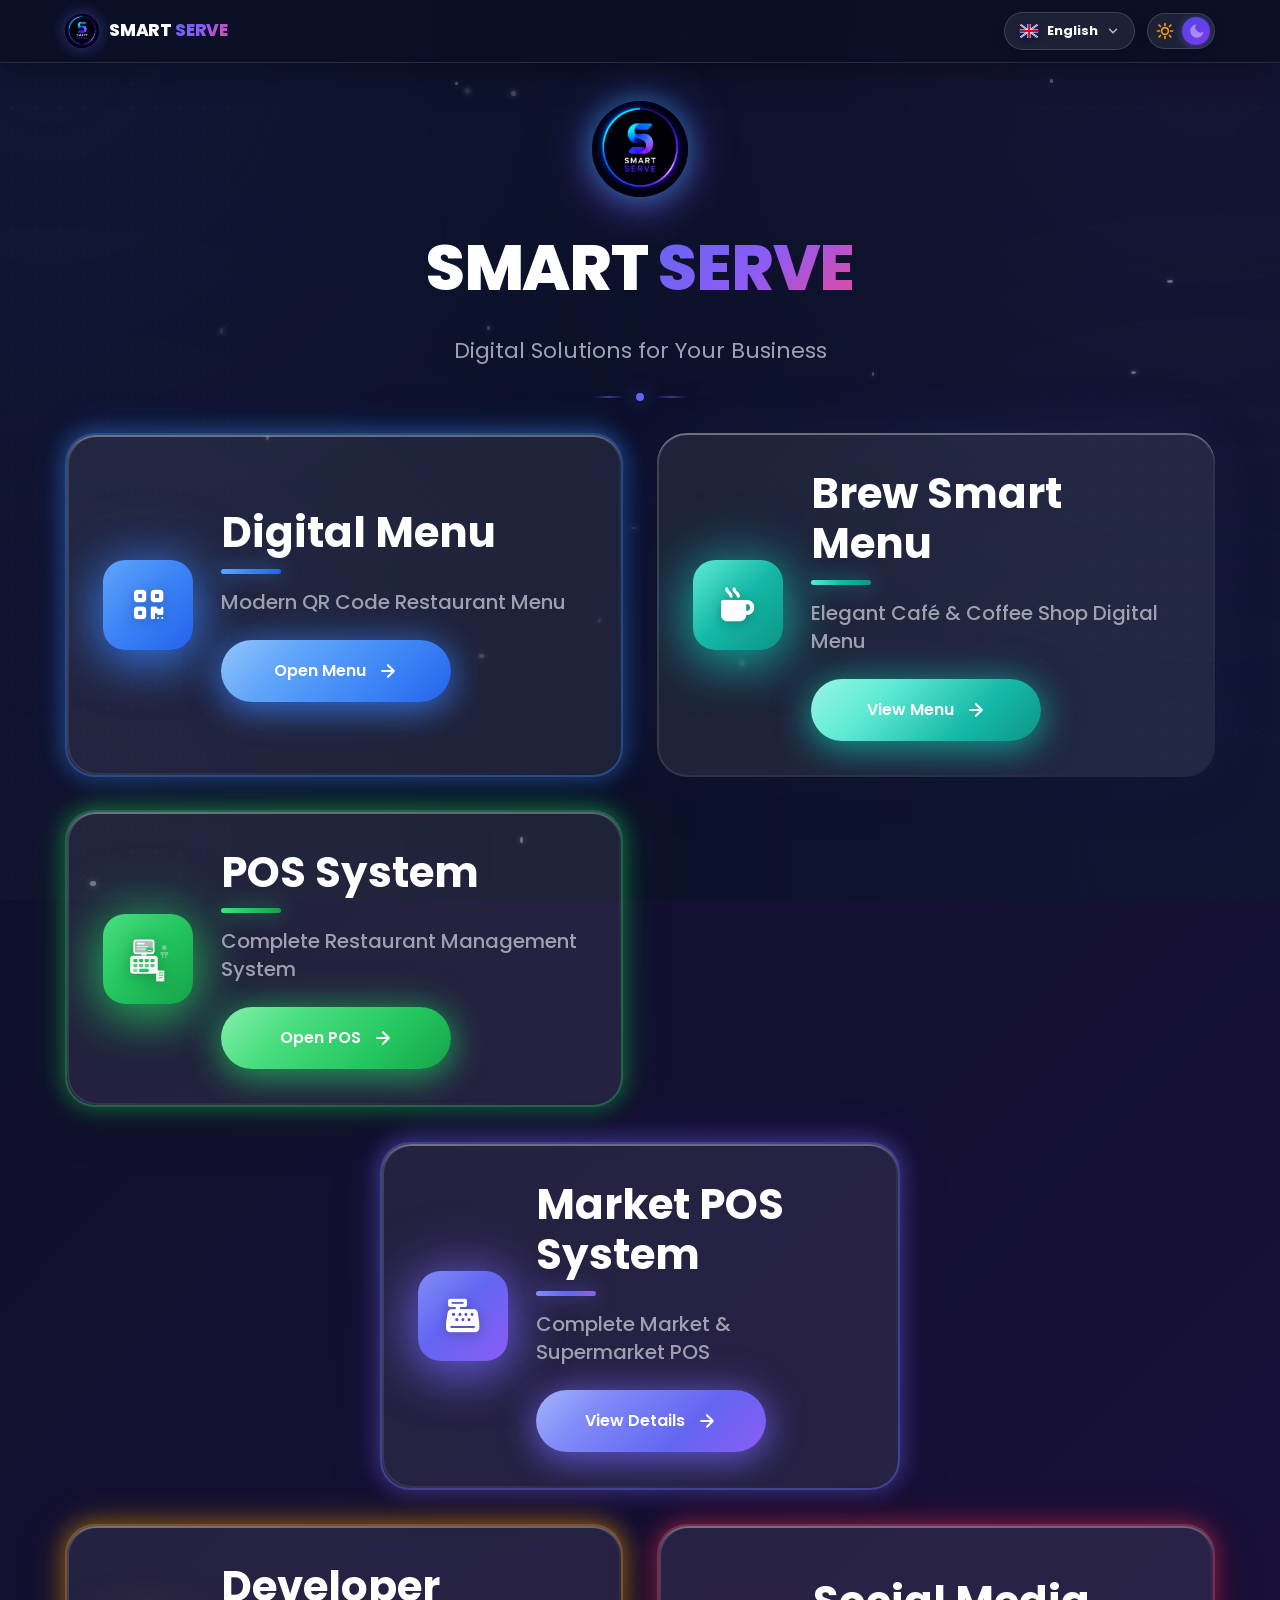
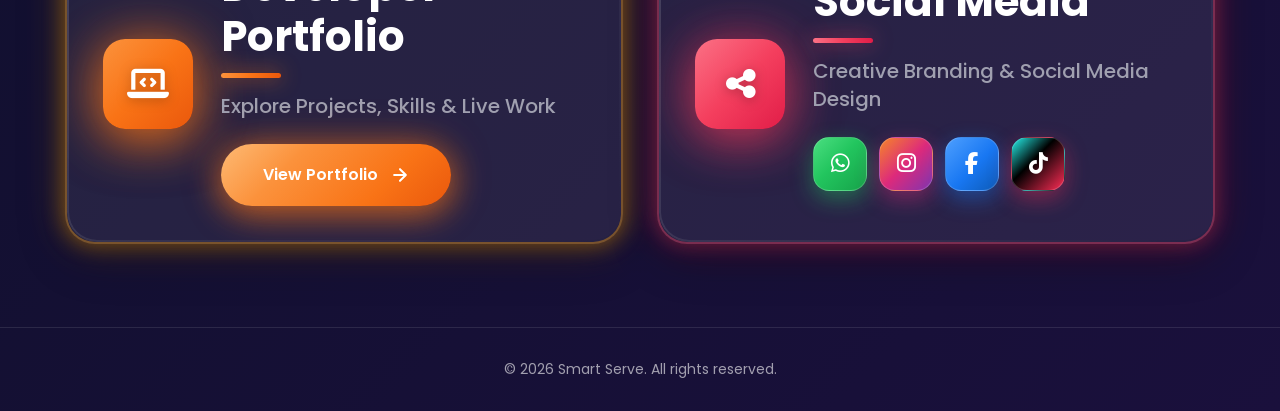
==== commit 2ac863ae: "Add Brew Smart Menu card to hub Co-Authored-By: Claude Opus 5.5 <noreply@anthropic.com>" ====
--- a/index.html
+++ b/index.html
@@ -287,6 +287,24 @@
                 </div>
             </div>
 
+            <!-- Brew Smart Menu Card -->
+            <div class="card" data-card="6">
+                <div class="card-icon teal-icon" aria-hidden="true">
+                    <i class="fas fa-mug-hot"></i>
+                </div>
+                <div class="card-content">
+                    <h2 class="card-title" data-i18n="brew_title">Brew Smart Menu</h2>
+                    <div class="card-accent teal-accent"></div>
+                    <p class="card-description" data-i18n="brew_desc">Elegant Café & Coffee Shop Digital Menu</p>
+                    <a href="https://brew-smartserve-menu.vercel.app/" target="_blank" rel="noopener noreferrer" class="card-button button-teal">
+                        <span data-i18n="brew_btn">View Menu</span>
+                        <svg class="arrow" viewBox="0 0 24 24" fill="none" stroke="currentColor" stroke-width="2.5" stroke-linecap="round" stroke-linejoin="round">
+                            <path d="M5 12h14M12 5l7 7-7 7"/>
+                        </svg>
+                    </a>
+                </div>
+            </div>
+
             <!-- 2. POS System Card -->
             <div class="card" data-card="2">
                 <div class="card-icon green-icon" aria-hidden="true">
--- a/style.css
+++ b/style.css
@@ -949,6 +949,11 @@
     box-shadow: 0 12px 48px rgba(99, 102, 241, 0.7), 0 0 60px rgba(139, 92, 246, 0.5);
 }
 
+.teal-icon {
+    background: linear-gradient(135deg, #5eead4 0%, #14b8a6 50%, #0d9488 100%);
+    box-shadow: 0 12px 48px rgba(20, 184, 166, 0.7), 0 0 60px rgba(20, 184, 166, 0.5);
+}
+
 .card-icon i {
     color: white;
     font-size: 2.1rem;
@@ -1001,6 +1006,11 @@
 .indigo-accent {
     background: linear-gradient(90deg, #818cf8, #6366f1, #8b5cf6);
     box-shadow: 0 0 20px rgba(99, 102, 241, 0.8);
+}
+
+.teal-accent {
+    background: linear-gradient(90deg, #5eead4, #14b8a6, #0d9488);
+    box-shadow: 0 0 20px rgba(20, 184, 166, 0.8);
 }
 
 .card-description {
@@ -1120,6 +1130,12 @@
     animation: buttonPulseIndigo 4s ease-in-out infinite;
 }
 
+.button-teal {
+    background: linear-gradient(135deg, #99f6e4 0%, #5eead4 30%, #14b8a6 70%, #0d9488 100%);
+    box-shadow: 0 8px 32px rgba(20, 184, 166, 0.6), 0 0 40px rgba(20, 184, 166, 0.4);
+    animation: buttonPulseTeal 4s ease-in-out infinite;
+}
+
 @keyframes buttonPulseBlue {
     0%, 100% {
         box-shadow: 0 8px 32px rgba(59, 130, 246, 0.6), 0 0 40px rgba(59, 130, 246, 0.4);
@@ -1162,6 +1178,15 @@
     }
     50% {
         box-shadow: 0 8px 32px rgba(99, 102, 241, 0.75), 0 0 48px rgba(139, 92, 246, 0.5);
+    }
+}
+
+@keyframes buttonPulseTeal {
+    0%, 100% {
+        box-shadow: 0 8px 32px rgba(20, 184, 166, 0.6), 0 0 40px rgba(20, 184, 166, 0.4);
+    }
+    50% {
+        box-shadow: 0 8px 32px rgba(20, 184, 166, 0.75), 0 0 48px rgba(20, 184, 166, 0.5);
     }
 }
 
@@ -1207,6 +1232,10 @@
     box-shadow: 0 12px 40px rgba(99, 102, 241, 0.85), 0 0 50px rgba(139, 92, 246, 0.65);
 }
 
+.button-teal:hover {
+    box-shadow: 0 12px 40px rgba(20, 184, 166, 0.85), 0 0 50px rgba(20, 184, 166, 0.65);
+}
+
 .arrow {
     width: 20px;
     height: 20px;
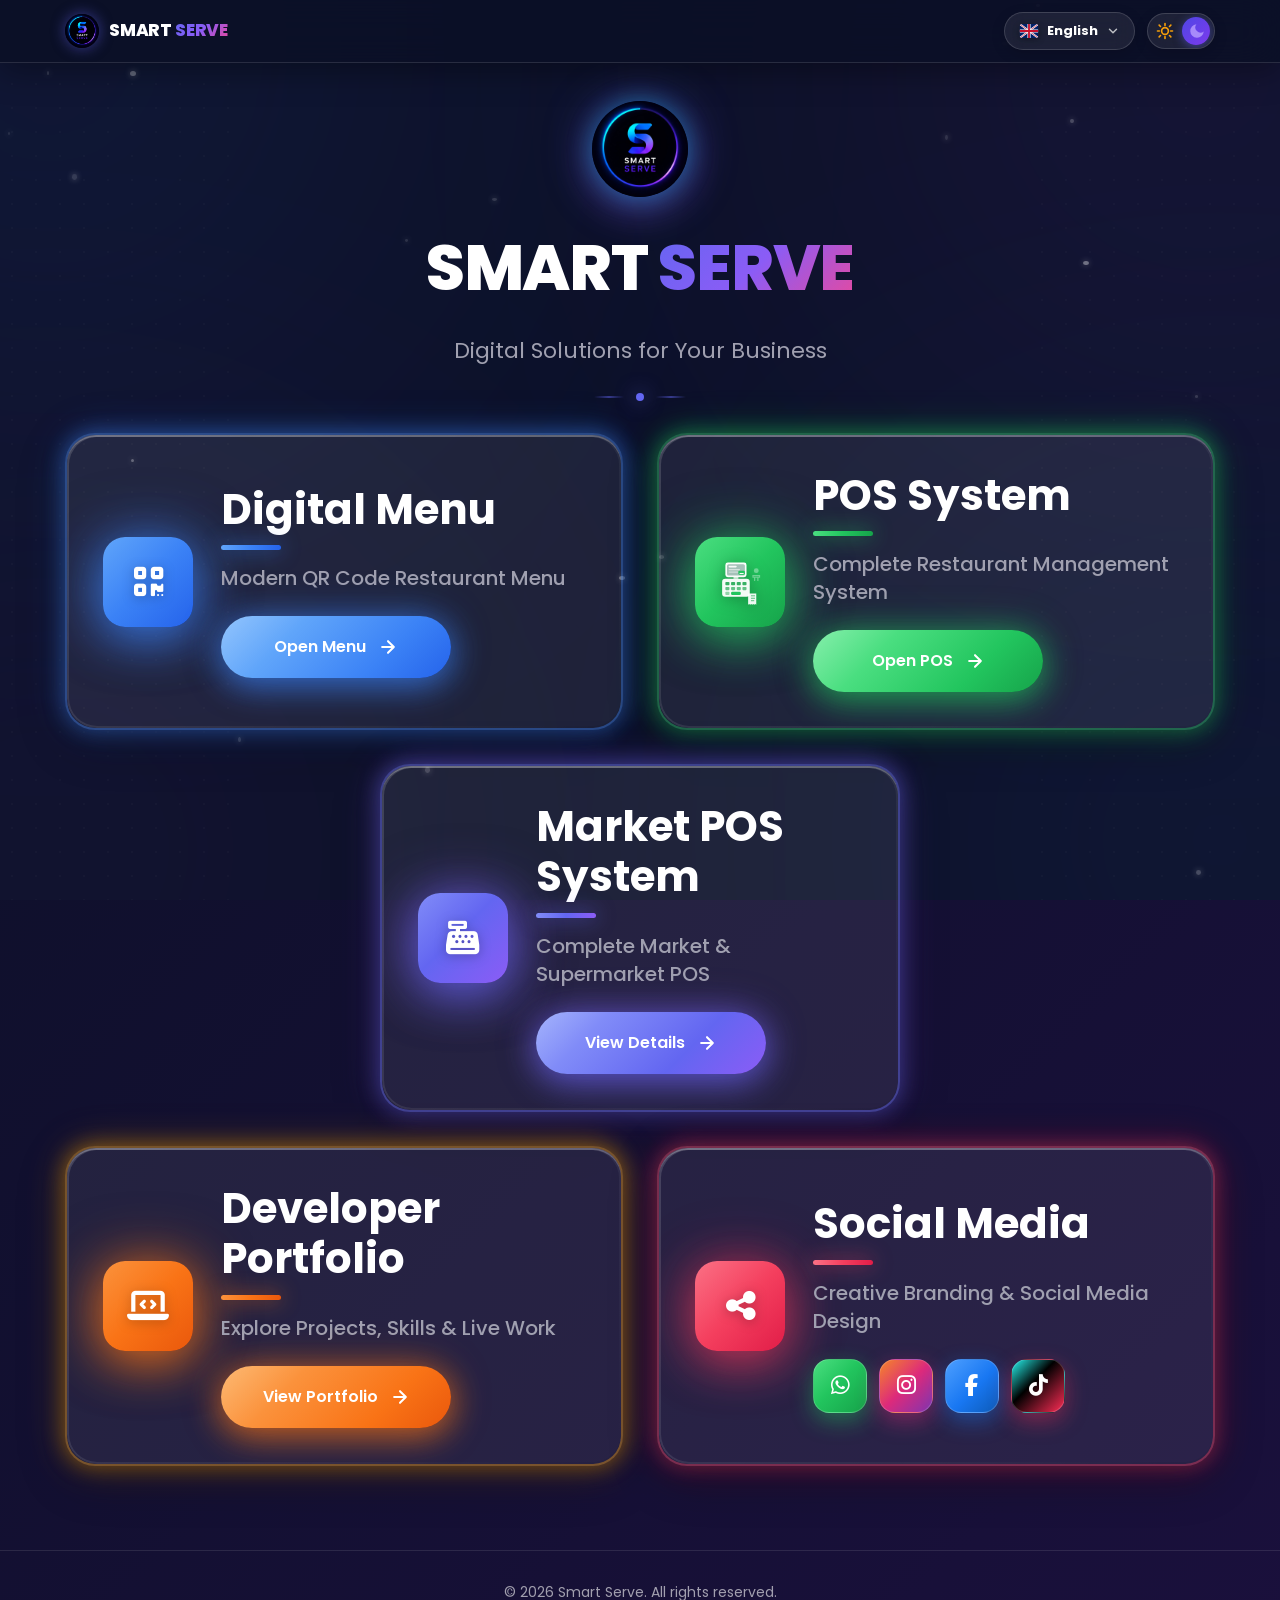
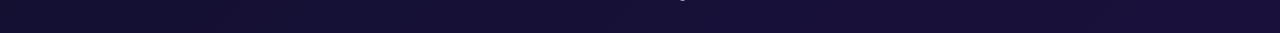
==== commit 5166facc: "Remove Brew Smart Menu card from hub Brew is now showcased on the Digital Menu page (live preview an" ====
--- a/index.html
+++ b/index.html
@@ -287,24 +287,6 @@
                 </div>
             </div>
 
-            <!-- Brew Smart Menu Card -->
-            <div class="card" data-card="6">
-                <div class="card-icon teal-icon" aria-hidden="true">
-                    <i class="fas fa-mug-hot"></i>
-                </div>
-                <div class="card-content">
-                    <h2 class="card-title" data-i18n="brew_title">Brew Smart Menu</h2>
-                    <div class="card-accent teal-accent"></div>
-                    <p class="card-description" data-i18n="brew_desc">Elegant Café & Coffee Shop Digital Menu</p>
-                    <a href="https://brew-smartserve-menu.vercel.app/" target="_blank" rel="noopener noreferrer" class="card-button button-teal">
-                        <span data-i18n="brew_btn">View Menu</span>
-                        <svg class="arrow" viewBox="0 0 24 24" fill="none" stroke="currentColor" stroke-width="2.5" stroke-linecap="round" stroke-linejoin="round">
-                            <path d="M5 12h14M12 5l7 7-7 7"/>
-                        </svg>
-                    </a>
-                </div>
-            </div>
-
             <!-- 2. POS System Card -->
             <div class="card" data-card="2">
                 <div class="card-icon green-icon" aria-hidden="true">
--- a/style.css
+++ b/style.css
@@ -949,11 +949,6 @@
     box-shadow: 0 12px 48px rgba(99, 102, 241, 0.7), 0 0 60px rgba(139, 92, 246, 0.5);
 }
 
-.teal-icon {
-    background: linear-gradient(135deg, #5eead4 0%, #14b8a6 50%, #0d9488 100%);
-    box-shadow: 0 12px 48px rgba(20, 184, 166, 0.7), 0 0 60px rgba(20, 184, 166, 0.5);
-}
-
 .card-icon i {
     color: white;
     font-size: 2.1rem;
@@ -1006,11 +1001,6 @@
 .indigo-accent {
     background: linear-gradient(90deg, #818cf8, #6366f1, #8b5cf6);
     box-shadow: 0 0 20px rgba(99, 102, 241, 0.8);
-}
-
-.teal-accent {
-    background: linear-gradient(90deg, #5eead4, #14b8a6, #0d9488);
-    box-shadow: 0 0 20px rgba(20, 184, 166, 0.8);
 }
 
 .card-description {
@@ -1130,12 +1120,6 @@
     animation: buttonPulseIndigo 4s ease-in-out infinite;
 }
 
-.button-teal {
-    background: linear-gradient(135deg, #99f6e4 0%, #5eead4 30%, #14b8a6 70%, #0d9488 100%);
-    box-shadow: 0 8px 32px rgba(20, 184, 166, 0.6), 0 0 40px rgba(20, 184, 166, 0.4);
-    animation: buttonPulseTeal 4s ease-in-out infinite;
-}
-
 @keyframes buttonPulseBlue {
     0%, 100% {
         box-shadow: 0 8px 32px rgba(59, 130, 246, 0.6), 0 0 40px rgba(59, 130, 246, 0.4);
@@ -1178,15 +1162,6 @@
     }
     50% {
         box-shadow: 0 8px 32px rgba(99, 102, 241, 0.75), 0 0 48px rgba(139, 92, 246, 0.5);
-    }
-}
-
-@keyframes buttonPulseTeal {
-    0%, 100% {
-        box-shadow: 0 8px 32px rgba(20, 184, 166, 0.6), 0 0 40px rgba(20, 184, 166, 0.4);
-    }
-    50% {
-        box-shadow: 0 8px 32px rgba(20, 184, 166, 0.75), 0 0 48px rgba(20, 184, 166, 0.5);
     }
 }
 
@@ -1232,10 +1207,6 @@
     box-shadow: 0 12px 40px rgba(99, 102, 241, 0.85), 0 0 50px rgba(139, 92, 246, 0.65);
 }
 
-.button-teal:hover {
-    box-shadow: 0 12px 40px rgba(20, 184, 166, 0.85), 0 0 50px rgba(20, 184, 166, 0.65);
-}
-
 .arrow {
     width: 20px;
     height: 20px;
